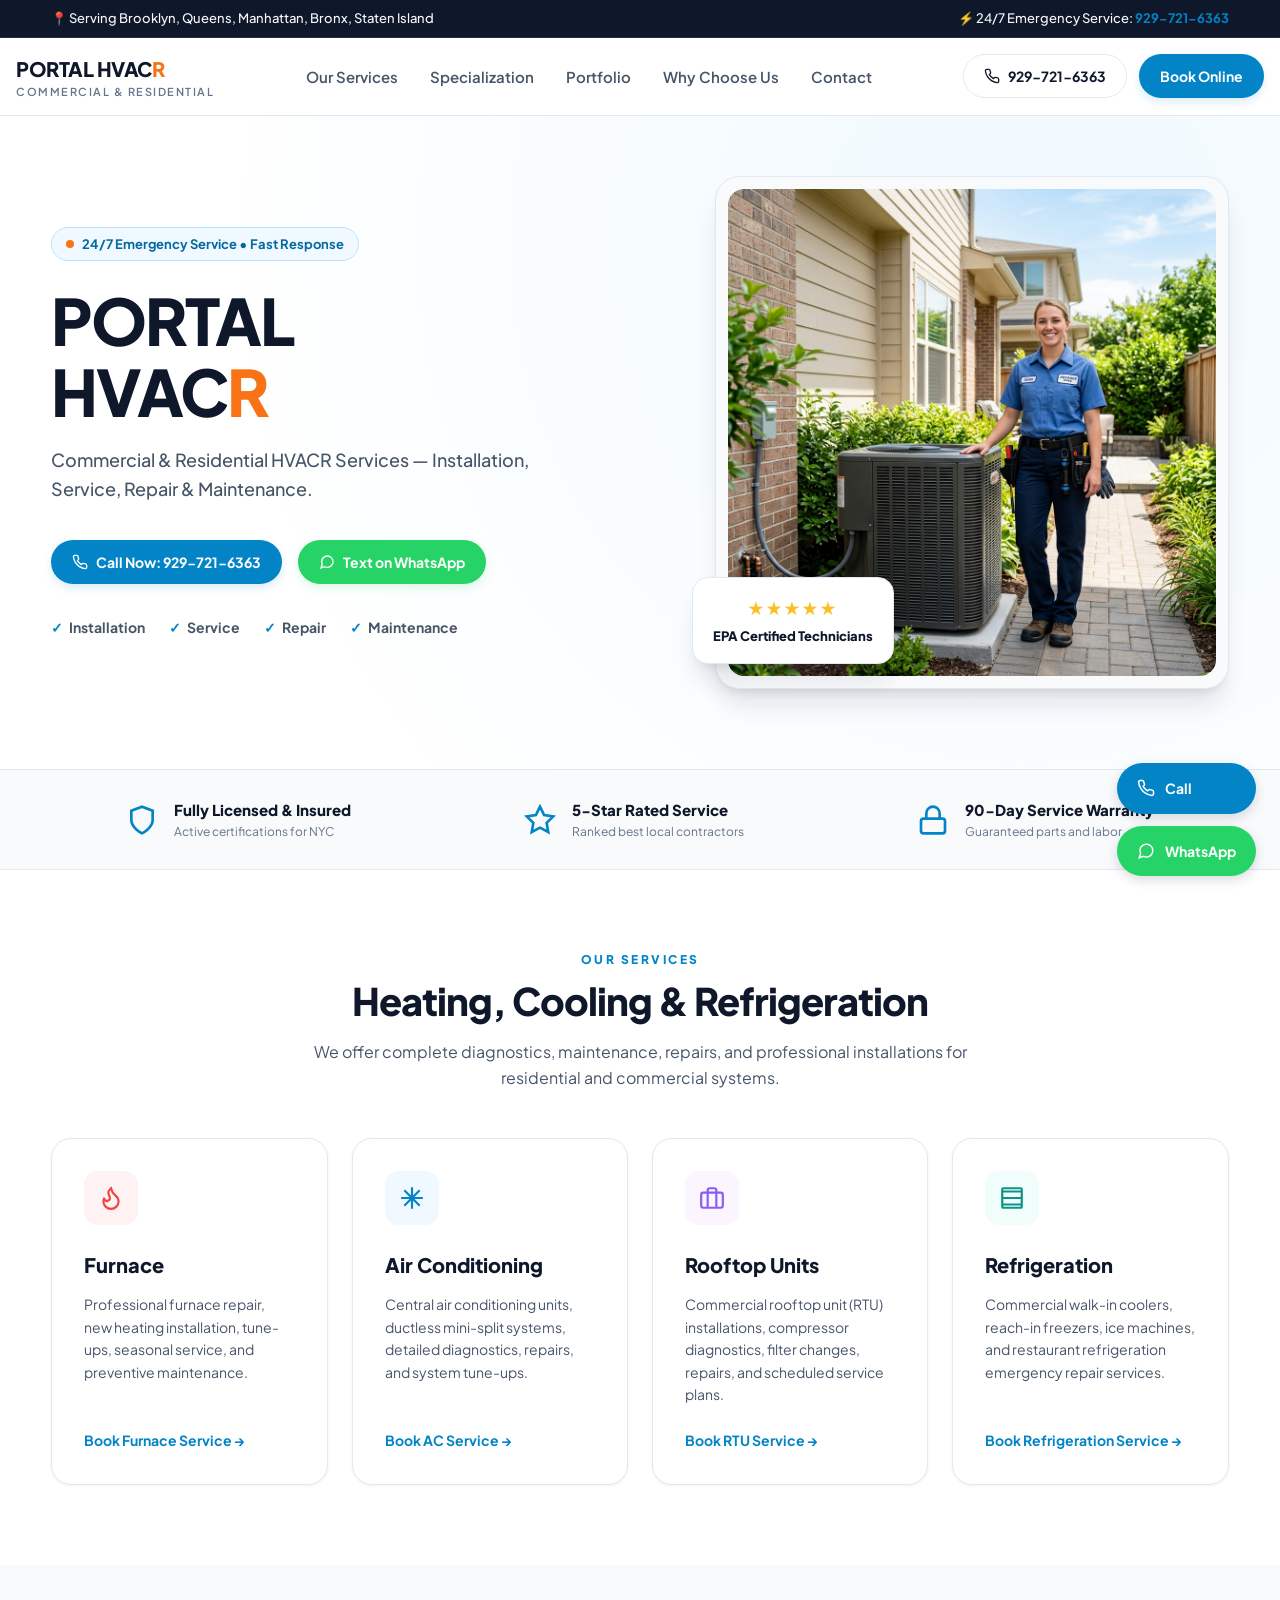
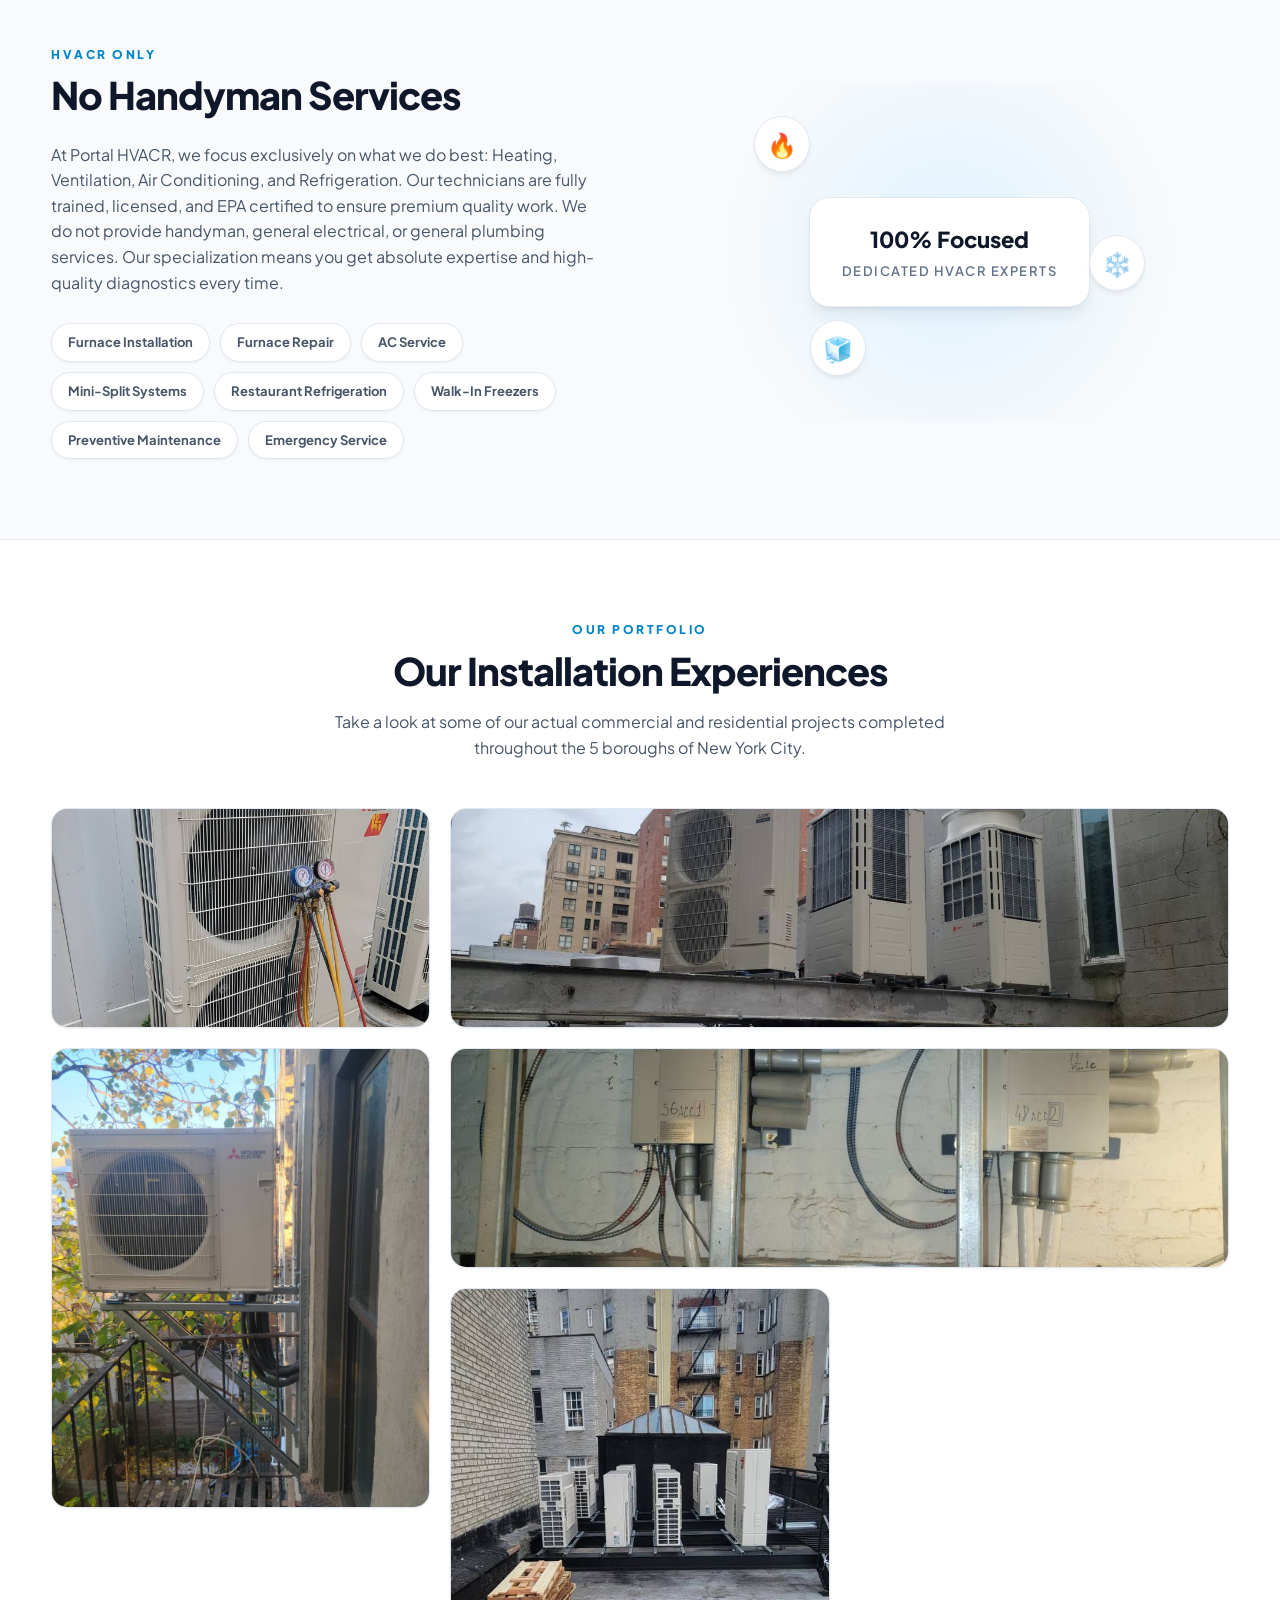
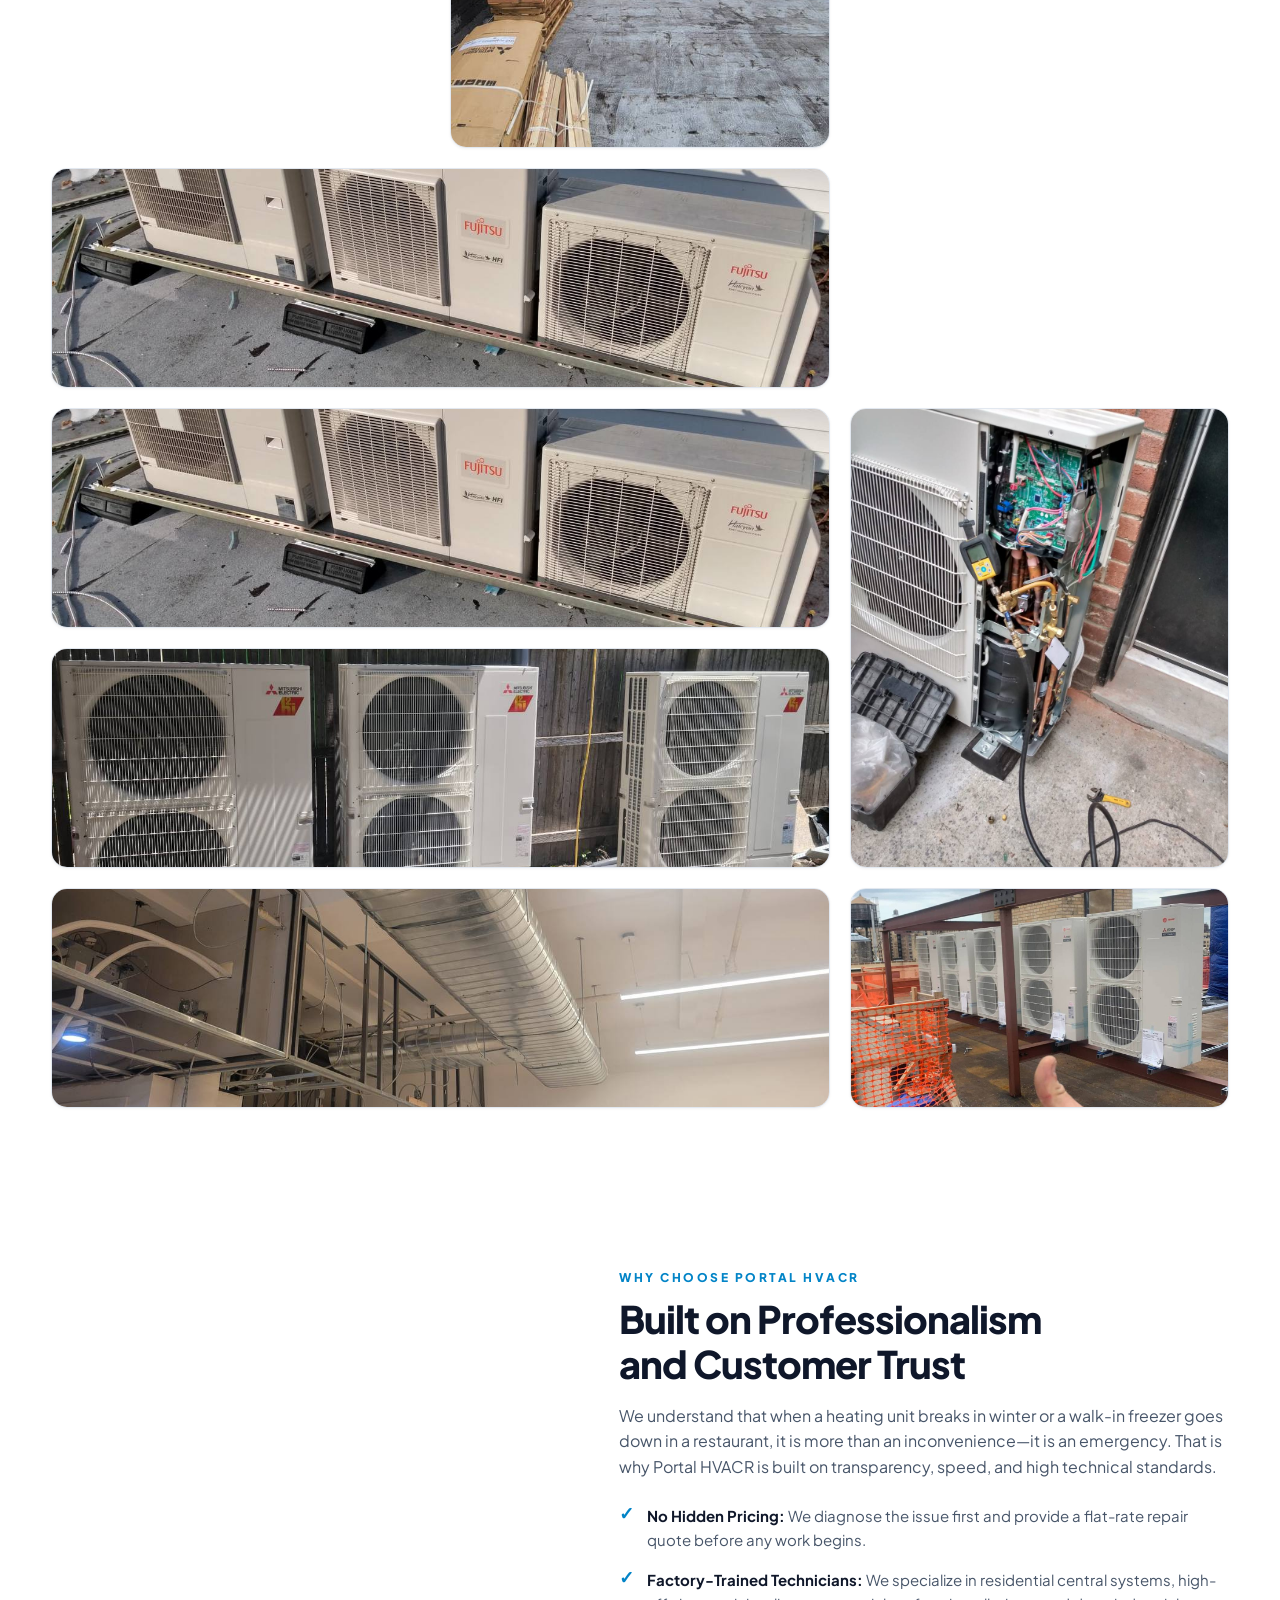
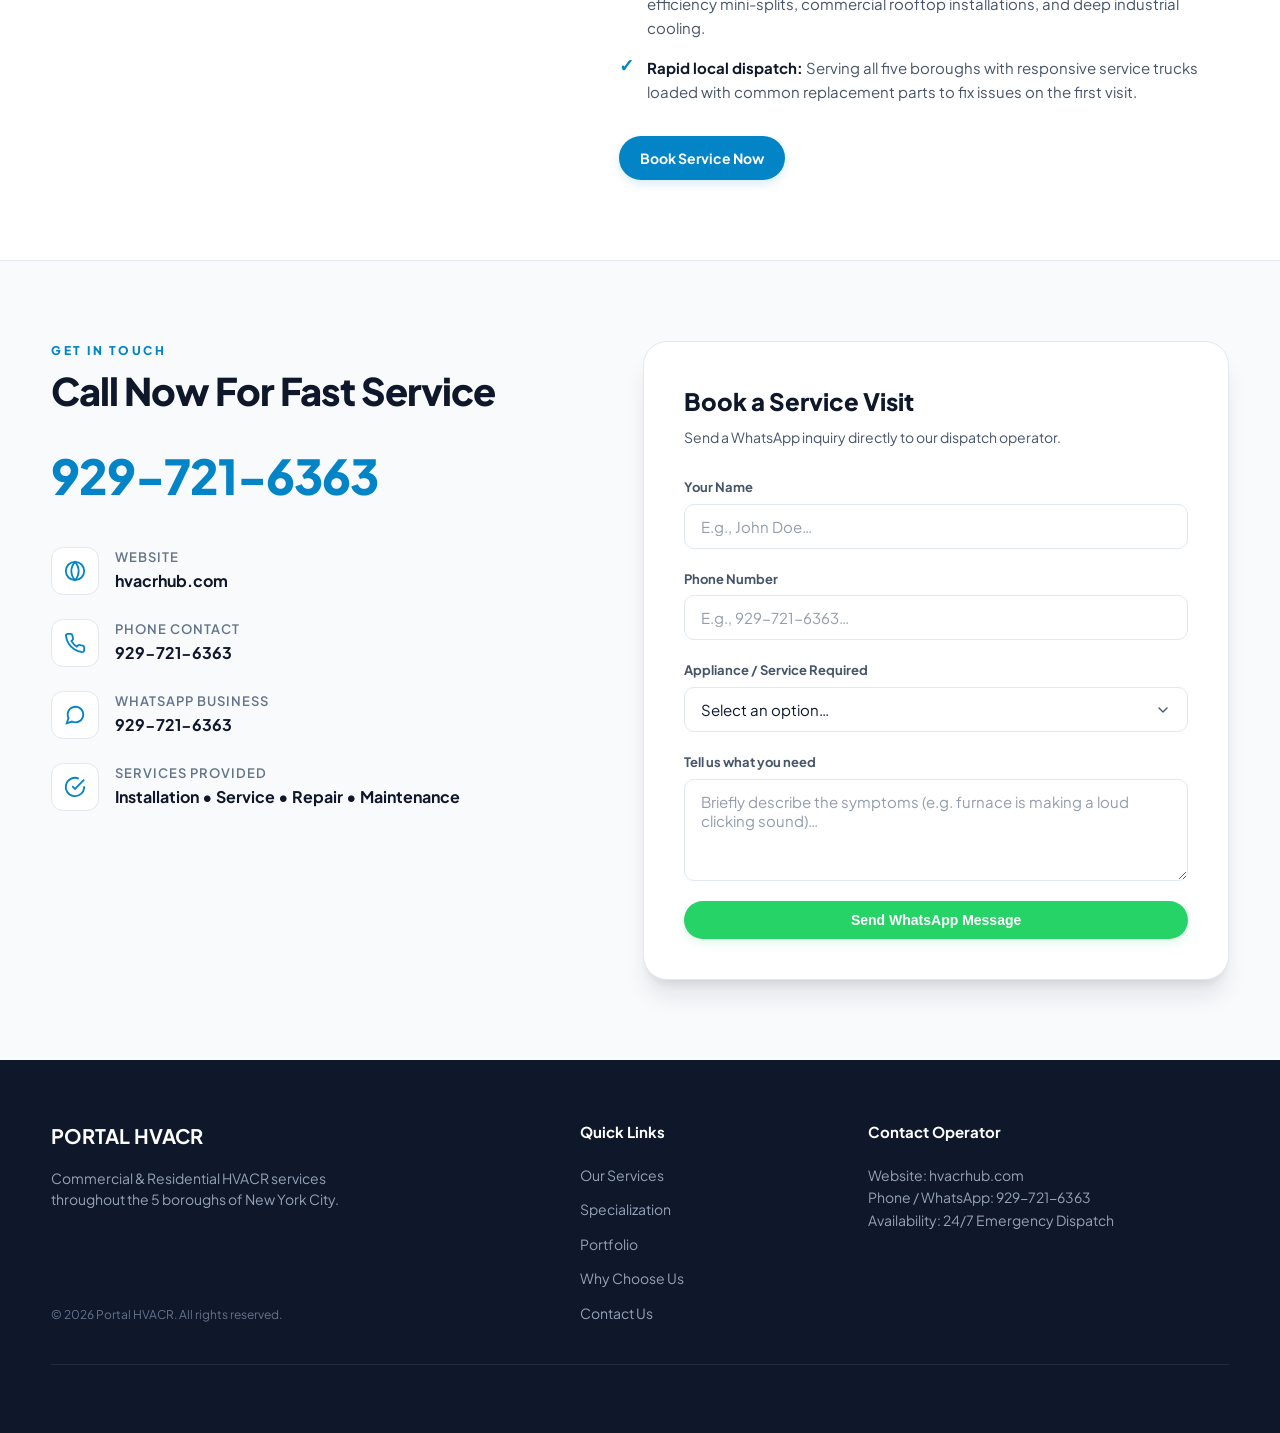
==== index.html @ f0c3d1f1 "bismillah" ====
<!DOCTYPE html>
<html lang="en">
<head>
  <meta charset="UTF-8" />
  <meta name="viewport" content="width=device-width, initial-scale=1.0" />
  <title>PORTAL HVACR | Commercial & Residential Heating, Cooling & Refrigeration Services in NYC</title>
  <meta name="description" content="Portal HVACR offers expert commercial and residential HVACR services in NYC. Furnace, AC, refrigeration, rooftop units, walk-in coolers. Fast 24/7 emergency repair, installation, and maintenance." />
  
  <!-- Preload fonts to avoid layout shift -->
  <link rel="preconnect" href="https://fonts.googleapis.com" />
  <link rel="preconnect" href="https://fonts.gstatic.com" crossorigin />
  <link href="https://fonts.googleapis.com/css2?family=Plus+Jakarta+Sans:wght@300;400;500;600;700;800&display=swap" rel="stylesheet" />
  
  <link rel="stylesheet" href="style.css" />
</head>
<body>

  <!-- Skip to main content link for keyboard accessibility -->
  <a href="#main-content" class="skip-link" id="skip-to-main">Skip to main content</a>

  <!-- Announcement Bar -->
  <div class="announcement-bar" id="announcement-bar">
    <div class="wrap announcement-wrap">
      <span>📍 Serving Brooklyn, Queens, Manhattan, Bronx, Staten Island</span>
      <span class="emergency-badge">⚡ 24/7 Emergency Service: <a href="tel:+19297216363">929-721-6363</a></span>
    </div>
  </div>

  <!-- Header -->
  <header class="header" id="main-header">
    <div class="wrap header-nav">
      <a href="#" class="brand" id="brand-logo" aria-label="Portal HVACR Home">
        <div class="brand-text">
          <span class="brand-name">PORTAL HVAC<span>R</span></span>
          <span class="brand-subtitle">Commercial & Residential</span>
        </div>
      </a>

      <!-- Navigation Menu -->
      <nav class="nav-menu" id="nav-menu" aria-label="Main Navigation">
        <ul class="nav-list">
          <li><a href="#services" class="nav-link" id="nav-services-link">Our Services</a></li>
          <li><a href="#specialization" class="nav-link" id="nav-specialization-link">Specialization</a></li>
          <li><a href="#portfolio" class="nav-link" id="nav-portfolio-link">Portfolio</a></li>
          <li><a href="#about" class="nav-link" id="nav-about-link">Why Choose Us</a></li>
          <li><a href="#contact" class="nav-link" id="nav-contact-link">Contact</a></li>
        </ul>
      </nav>

      <!-- Action Buttons -->
      <div class="header-actions">
        <a href="tel:+19297216363" class="btn outline phone-btn" id="header-phone-btn" aria-label="Call Portal HVACR at 929-721-6363">
          <svg class="btn-icon" viewBox="0 0 24 24" fill="none" stroke="currentColor" stroke-width="2" aria-hidden="true">
            <path d="M22 16.92v3a2 2 0 0 1-2.18 2 19.79 19.79 0 0 1-8.63-3.07 19.5 19.5 0 0 1-6-6 19.79 19.79 0 0 1-3.07-8.67A2 2 0 0 1 4.11 2h3a2 2 0 0 1 2 1.72 12.84 12.84 0 0 0 .7 2.81 2 2 0 0 1-.45 2.11L8.09 9.91a16 16 0 0 0 6 6l1.27-1.27a2 2 0 0 1 2.11-.45 12.84 12.84 0 0 0 2.81.7A2 2 0 0 1 22 16.92z" />
          </svg>
          <span>929-721-6363</span>
        </a>
        <a href="#contact" class="btn primary book-btn" id="header-book-btn">Book Online</a>
        
        <!-- Mobile Menu Toggle -->
        <button class="mobile-toggle" id="mobile-menu-toggle" aria-expanded="false" aria-controls="nav-menu" aria-label="Toggle Mobile Navigation">
          <svg class="menu-open-icon" viewBox="0 0 24 24" fill="none" stroke="currentColor" stroke-width="2" aria-hidden="true">
            <line x1="4" y1="12" x2="20" y2="12" />
            <line x1="4" y1="6" x2="20" y2="6" />
            <line x1="4" y1="18" x2="20" y2="18" />
          </svg>
        </button>
      </div>
    </div>
  </header>

  <main id="main-content">
    
    <!-- Hero Section -->
    <section class="hero" id="hero-section">
      <div class="wrap hero-container">
        <div class="hero-content">
          <div class="badge" id="hero-badge">
            <span class="badge-dot" aria-hidden="true"></span>
            <span>24/7 Emergency Service • Fast Response</span>
          </div>
          <h1 class="hero-title" id="hero-title">
            PORTAL <br>HVAC<span class="accent-text">R</span>
          </h1>
          <p class="hero-lead" id="hero-lead">
            Commercial & Residential HVACR Services — Installation, Service, Repair & Maintenance.
          </p>
          
          <div class="hero-ctas">
            <a href="tel:+19297216363" class="btn primary" id="hero-call-cta">
              <svg class="cta-icon" viewBox="0 0 24 24" fill="none" stroke="currentColor" stroke-width="2" aria-hidden="true">
                <path d="M22 16.92v3a2 2 0 0 1-2.18 2 19.79 19.79 0 0 1-8.63-3.07 19.5 19.5 0 0 1-6-6 19.79 19.79 0 0 1-3.07-8.67A2 2 0 0 1 4.11 2h3a2 2 0 0 1 2 1.72 12.84 12.84 0 0 0 .7 2.81 2 2 0 0 1-.45 2.11L8.09 9.91a16 16 0 0 0 6 6l1.27-1.27a2 2 0 0 1 2.11-.45 12.84 12.84 0 0 0 2.81.7A2 2 0 0 1 22 16.92z" />
              </svg>
              <span>Call Now: 929-721-6363</span>
            </a>
            <a href="https://wa.me/19297216363?text=Hello%20PORTAL%20HVACR%2C%20I%20need%20HVACR%20service" target="_blank" rel="noopener" class="btn success" id="hero-whatsapp-cta">
              <svg class="cta-icon" viewBox="0 0 24 24" fill="none" stroke="currentColor" stroke-width="2" aria-hidden="true">
                <path d="M21 11.5a8.38 8.38 0 0 1-.9 3.8 8.5 8.5 0 0 1-7.6 4.7 8.38 8.38 0 0 1-3.8-.9L3 21l1.9-5.7a8.38 8.38 0 0 1-.9-3.8 8.5 8.5 0 0 1 4.7-7.6 8.38 8.38 0 0 1 3.8-.9h.5a8.48 8.48 0 0 1 8 8v.5z" />
              </svg>
              <span>Text on WhatsApp</span>
            </a>
          </div>

          <!-- Highlight items in Hero -->
          <div class="hero-highlights" id="hero-highlights-list">
            <div class="highlight-item"><span class="highlight-check" aria-hidden="true">✓</span> Installation</div>
            <div class="highlight-item"><span class="highlight-check" aria-hidden="true">✓</span> Service</div>
            <div class="highlight-item"><span class="highlight-check" aria-hidden="true">✓</span> Repair</div>
            <div class="highlight-item"><span class="highlight-check" aria-hidden="true">✓</span> Maintenance</div>
          </div>
        </div>

        <div class="hero-visual">
          <div class="image-wrapper" id="hero-image-wrapper">
            <img src="hvac_technician_hero.png" width="800" height="800" alt="Friendly local Portal HVACR technician in clean uniform standing next to outdoor AC unit" class="hero-img" fetchpriority="high" />
            <div class="trust-floating-card" id="floating-badge-card">
              <div class="floating-stars">★★★★★</div>
              <div class="floating-text">EPA Certified Technicians</div>
            </div>
          </div>
        </div>
      </div>
    </section>

    <!-- Trust Seals Bar -->
    <section class="trust-bar" id="trust-bar-section">
      <div class="wrap trust-bar-wrap">
        <div class="trust-seal-item">
          <svg class="seal-icon" viewBox="0 0 24 24" fill="none" stroke="currentColor" stroke-width="2" aria-hidden="true">
            <path d="M12 22s8-4 8-10V5l-8-3-8 3v7c0 6 8 10 8 10z" />
          </svg>
          <div class="seal-text">
            <strong>Fully Licensed &amp; Insured</strong>
            <span>Active certifications for NYC</span>
          </div>
        </div>
        <div class="trust-seal-item">
          <svg class="seal-icon" viewBox="0 0 24 24" fill="none" stroke="currentColor" stroke-width="2" aria-hidden="true">
            <polygon points="12 2 15.09 8.26 22 9.27 17 14.14 18.18 21.02 12 17.77 5.82 21.02 7 14.14 2 9.27 8.91 8.26 12 2" />
          </svg>
          <div class="seal-text">
            <strong>5-Star Rated Service</strong>
            <span>Ranked best local contractors</span>
          </div>
        </div>
        <div class="trust-seal-item">
          <svg class="seal-icon" viewBox="0 0 24 24" fill="none" stroke="currentColor" stroke-width="2" aria-hidden="true">
            <rect x="3" y="11" width="18" height="11" rx="2" ry="2" />
            <path d="M7 11V7a5 5 0 0 1 10 0v4" />
          </svg>
          <div class="seal-text">
            <strong>90-Day Service Warranty</strong>
            <span>Guaranteed parts and labor</span>
          </div>
        </div>
      </div>
    </section>

    <!-- Services Section -->
    <section class="services-section" id="services">
      <div class="wrap">
        <div class="section-title-wrapper" id="services-header">
          <span class="section-subtitle">OUR SERVICES</span>
          <h2 class="section-title">Heating, Cooling &amp; Refrigeration</h2>
          <p class="section-desc">We offer complete diagnostics, maintenance, repairs, and professional installations for residential and commercial systems.</p>
        </div>

        <div class="services-grid" id="services-cards-grid">
          
          <!-- Card 1: Furnace -->
          <article class="service-card" id="service-card-furnace">
            <div class="service-icon-box card-red">
              <svg class="service-icon" viewBox="0 0 24 24" fill="none" stroke="currentColor" stroke-width="2" aria-hidden="true">
                <path d="M8.5 14.5A2.5 2.5 0 0 0 11 12c0-1.38-.5-2-1-3-1.072-2.143-.224-4.054 2-6 .5 2.5 2 4.9 4 6.5 2 1.6 3 3.5 3 5.5a7 7 0 1 1-14 0c0-1.153.433-2.294 1-3a2.5 2.5 0 0 0 2.5 3z" />
              </svg>
            </div>
            <h3 class="service-card-title">Furnace</h3>
            <p class="service-card-text">Professional furnace repair, new heating installation, tune-ups, seasonal service, and preventive maintenance.</p>
            <a href="#contact" class="service-card-link" id="link-service-furnace" aria-label="Book Furnace Service">Book Furnace Service &rarr;</a>
          </article>

          <!-- Card 2: AC -->
          <article class="service-card" id="service-card-ac">
            <div class="service-icon-box card-blue">
              <svg class="service-icon" viewBox="0 0 24 24" fill="none" stroke="currentColor" stroke-width="2" aria-hidden="true">
                <path d="M12 2v20M4.93 4.93l14.14 14.14M2 12h20M4.93 19.07l14.14-14.14" />
              </svg>
            </div>
            <h3 class="service-card-title">Air Conditioning</h3>
            <p class="service-card-text">Central air conditioning units, ductless mini-split systems, detailed diagnostics, repairs, and system tune-ups.</p>
            <a href="#contact" class="service-card-link" id="link-service-ac" aria-label="Book Air Conditioning Service">Book AC Service &rarr;</a>
          </article>

          <!-- Card 3: Rooftop Units -->
          <article class="service-card" id="service-card-rtu">
            <div class="service-icon-box card-purple">
              <svg class="service-icon" viewBox="0 0 24 24" fill="none" stroke="currentColor" stroke-width="2" aria-hidden="true">
                <rect x="2" y="7" width="20" height="14" rx="2" ry="2" />
                <path d="M16 21V5a2 2 0 0 0-2-2h-4a2 2 0 0 0-2 2v16" />
              </svg>
            </div>
            <h3 class="service-card-title">Rooftop Units</h3>
            <p class="service-card-text">Commercial rooftop unit (RTU) installations, compressor diagnostics, filter changes, repairs, and scheduled service plans.</p>
            <a href="#contact" class="service-card-link" id="link-service-rtu" aria-label="Book Rooftop Unit Service">Book RTU Service &rarr;</a>
          </article>

          <!-- Card 4: Refrigeration -->
          <article class="service-card" id="service-card-refrigeration">
            <div class="service-icon-box card-teal">
              <svg class="service-icon" viewBox="0 0 24 24" fill="none" stroke="currentColor" stroke-width="2" aria-hidden="true">
                <path d="M3 6h18M3 12h18M3 18h18M4 3h16a1 1 0 0 1 1 1v16a1 1 0 0 1-1 1H4a1 1 0 0 1-1-1V4a1 1 0 0 1 1-1z" />
              </svg>
            </div>
            <h3 class="service-card-title">Refrigeration</h3>
            <p class="service-card-text">Commercial walk-in coolers, reach-in freezers, ice machines, and restaurant refrigeration emergency repair services.</p>
            <a href="#contact" class="service-card-link" id="link-service-refrigeration" aria-label="Book Commercial Refrigeration Service">Book Refrigeration Service &rarr;</a>
          </article>

        </div>
      </div>
    </section>

    <!-- HVACR Only / Specialization Section -->
    <section class="specialization-section" id="specialization">
      <div class="wrap specialization-container">
        <div class="specialization-content">
          <div class="section-title-wrapper" style="text-align: left; margin-bottom: 24px;">
            <span class="section-subtitle">HVACR ONLY</span>
            <h2 class="section-title">No Handyman Services</h2>
          </div>
          <p class="specialization-paragraph" id="specialization-info-text">
            At Portal HVACR, we focus exclusively on what we do best: Heating, Ventilation, Air Conditioning, and Refrigeration. Our technicians are fully trained, licensed, and EPA certified to ensure premium quality work. We do not provide handyman, general electrical, or general plumbing services. Our specialization means you get absolute expertise and high-quality diagnostics every time.
          </p>
          <div class="badge-list" id="specialization-pills-list">
            <span class="pill-badge">Furnace Installation</span>
            <span class="pill-badge">Furnace Repair</span>
            <span class="pill-badge">AC Service</span>
            <span class="pill-badge">Mini-Split Systems</span>
            <span class="pill-badge">Restaurant Refrigeration</span>
            <span class="pill-badge">Walk-In Freezers</span>
            <span class="pill-badge">Preventive Maintenance</span>
            <span class="pill-badge">Emergency Service</span>
          </div>
        </div>
        <div class="specialization-graphic" aria-hidden="true">
          <div class="icon-bubble" style="top: 10%; left: 15%;">🔥</div>
          <div class="icon-bubble" style="top: 45%; left: 75%;">❄️</div>
          <div class="icon-bubble" style="top: 70%; left: 25%;">🧊</div>
          <div class="specialization-center-card">
            <strong>100% Focused</strong>
            <span>Dedicated HVACR Experts</span>
          </div>
        </div>
      </div>
    </section>

    <!-- Portfolio Section -->
    <section class="portfolio-section" id="portfolio">
      <div class="wrap">
        <div class="section-title-wrapper" id="portfolio-header">
          <span class="section-subtitle">OUR PORTFOLIO</span>
          <h2 class="section-title">Our Installation Experiences</h2>
          <p class="section-desc">Take a look at some of our actual commercial and residential projects completed throughout the 5 boroughs of New York City.</p>
        </div>

        <div class="portfolio-grid" id="portfolio-bento-grid">
          
          <!-- Item 1: Square -->
          <div class="portfolio-item grid-square" id="portfolio-item-1">
            <img src="assets/photo_2026-06-16 22.15.46.jpeg" alt="Dual-Zone Condenser Setup" loading="lazy" />
            <div class="portfolio-overlay">
              <span class="portfolio-category">Cooling</span>
              <h4 class="portfolio-item-title">Dual-Zone Condenser Setup</h4>
            </div>
          </div>

          <!-- Item 2: Landscape -->
          <div class="portfolio-item grid-landscape" id="portfolio-item-2">
            <img src="assets/photo_2026-06-16 22.15.50.jpeg" alt="Commercial Ductwork Installation" loading="lazy" />
            <div class="portfolio-overlay">
              <span class="portfolio-category">Heating &amp; Air</span>
              <h4 class="portfolio-item-title">Commercial Ductwork Installation</h4>
            </div>
          </div>

          <!-- Item 3: Portrait -->
          <div class="portfolio-item grid-portrait" id="portfolio-item-3">
            <img src="assets/photo_2026-06-16 22.16.04.jpeg" alt="Ductless Mini-Split Alignment" loading="lazy" />
            <div class="portfolio-overlay">
              <span class="portfolio-category">Mini-Split</span>
              <h4 class="portfolio-item-title">Ductless Mini-Split Alignment</h4>
            </div>
          </div>

          <!-- Item 4: Landscape -->
          <div class="portfolio-item grid-landscape" id="portfolio-item-4">
            <img src="assets/photo_2026-06-16 22.16.07.jpeg" alt="High-Efficiency Gas Furnace" loading="lazy" />
            <div class="portfolio-overlay">
              <span class="portfolio-category">Heating</span>
              <h4 class="portfolio-item-title">High-Efficiency Gas Furnace</h4>
            </div>
          </div>

          <!-- Item 5: Tall -->
          <div class="portfolio-item grid-tall" id="portfolio-item-5">
            <img src="assets/photo_2026-06-16 22.16.09.jpeg" alt="Vertical Rooftop Vent Piping" loading="lazy" />
            <div class="portfolio-overlay">
              <span class="portfolio-category">Venting</span>
              <h4 class="portfolio-item-title">Vertical Rooftop Vent Piping</h4>
            </div>
          </div>

          <!-- Item 6: Landscape -->
          <div class="portfolio-item grid-landscape" id="portfolio-item-6">
            <img src="assets/photo_2026-06-16 22.16.11.jpeg" alt="Walk-In Cooler Evaporator" loading="lazy" />
            <div class="portfolio-overlay">
              <span class="portfolio-category">Refrigeration</span>
              <h4 class="portfolio-item-title">Walk-In Cooler Evaporator</h4>
            </div>
          </div>

          <!-- Item 7: Landscape -->
          <div class="portfolio-item grid-landscape" id="portfolio-item-7">
            <img src="assets/photo_2026-06-16 22.16.12.jpeg" alt="Condenser Line Insulation" loading="lazy" />
            <div class="portfolio-overlay">
              <span class="portfolio-category">Maintenance</span>
              <h4 class="portfolio-item-title">Condenser Line Insulation</h4>
            </div>
          </div>

          <!-- Item 8: Portrait -->
          <div class="portfolio-item grid-portrait" id="portfolio-item-8">
            <img src="assets/photo_2026-06-16 22.16.15.jpeg" alt="Basement Furnace Piping" loading="lazy" />
            <div class="portfolio-overlay">
              <span class="portfolio-category">Heating</span>
              <h4 class="portfolio-item-title">Basement Furnace Piping</h4>
            </div>
          </div>

          <!-- Item 9: Landscape -->
          <div class="portfolio-item grid-landscape" id="portfolio-item-9">
            <img src="assets/photo_2026-06-16 22.16.17.jpeg" alt="Multi-Zone Heat Pump Installation" loading="lazy" />
            <div class="portfolio-overlay">
              <span class="portfolio-category">Heat Pump</span>
              <h4 class="portfolio-item-title">Multi-Zone Heat Pump Installation</h4>
            </div>
          </div>

          <!-- Item 10: Wide -->
          <div class="portfolio-item grid-wide" id="portfolio-item-10">
            <img src="assets/photo_2026-06-16 22.16.19.jpeg" alt="Commercial Rooftop Unit (RTU)" loading="lazy" />
            <div class="portfolio-overlay">
              <span class="portfolio-category">Commercial HVAC</span>
              <h4 class="portfolio-item-title">Commercial Rooftop Unit (RTU)</h4>
            </div>
          </div>

          <!-- Item 11: Square -->
          <div class="portfolio-item grid-square" id="portfolio-item-11">
            <img src="assets/photo_2026-06-16 22.16.31.jpeg" alt="Restaurant Ice Machine Service" loading="lazy" />
            <div class="portfolio-overlay">
              <span class="portfolio-category">Refrigeration</span>
              <h4 class="portfolio-item-title">Restaurant Ice Machine Service</h4>
            </div>
          </div>

        </div>
      </div>
    </section>

    <!-- About Section -->
    <section class="about-section" id="about">
      <div class="wrap about-container">
        <div class="about-visual" aria-hidden="true">
          <div class="stats-grid">
            <div class="stat-card">
              <div class="stat-num">24/7</div>
              <div class="stat-label">Emergency Dispatch</div>
            </div>
            <div class="stat-card">
              <div class="stat-num">100%</div>
              <div class="stat-label">EPA Certified Staff</div>
            </div>
            <div class="stat-card">
              <div class="stat-num">5.0</div>
              <div class="stat-label">Google Star Rating</div>
            </div>
            <div class="stat-card">
              <div class="stat-num">NYC</div>
              <div class="stat-label">Locally Owned &amp; Run</div>
            </div>
          </div>
        </div>

        <div class="about-content">
          <span class="section-subtitle">WHY CHOOSE PORTAL HVACR</span>
          <h2 class="section-title">Built on Professionalism and Customer Trust</h2>
          <p class="about-text">
            We understand that when a heating unit breaks in winter or a walk-in freezer goes down in a restaurant, it is more than an inconvenience—it is an emergency. That is why Portal HVACR is built on transparency, speed, and high technical standards. 
          </p>
          <ul class="about-list">
            <li>
              <strong>No Hidden Pricing:</strong> We diagnose the issue first and provide a flat-rate repair quote before any work begins.
            </li>
            <li>
              <strong>Factory-Trained Technicians:</strong> We specialize in residential central systems, high-efficiency mini-splits, commercial rooftop installations, and deep industrial cooling.
            </li>
            <li>
              <strong>Rapid local dispatch:</strong> Serving all five boroughs with responsive service trucks loaded with common replacement parts to fix issues on the first visit.
            </li>
          </ul>
          <a href="#contact" class="btn primary" id="about-section-cta">Book Service Now</a>
        </div>
      </div>
    </section>

    <!-- Contact & Booking Section -->
    <section class="contact-section" id="contact">
      <div class="wrap contact-container">
        <div class="contact-info-panel">
          <span class="section-subtitle">GET IN TOUCH</span>
          <h2 class="section-title" style="text-align: left; margin-bottom: 24px;">Call Now For Fast Service</h2>
          <div class="phone-display" id="contact-phone-display">929-721-6363</div>
          
          <ul class="contact-info-list" id="contact-details-list">
            <li>
              <div class="contact-icon-wrapper">
                <svg viewBox="0 0 24 24" fill="none" stroke="currentColor" stroke-width="2" aria-hidden="true"><circle cx="12" cy="12" r="10" /><path d="M12 2a15.3 15.3 0 0 1 4 10 15.3 15.3 0 0 1-4 10 15.3 15.3 0 0 1-4-10 15.3 15.3 0 0 1 4-10z" /></svg>
              </div>
              <div class="contact-detail-text">
                <strong>Website</strong>
                <span>hvacrhub.com</span>
              </div>
            </li>
            <li>
              <div class="contact-icon-wrapper">
                <svg viewBox="0 0 24 24" fill="none" stroke="currentColor" stroke-width="2" aria-hidden="true"><path d="M22 16.92v3a2 2 0 0 1-2.18 2 19.79 19.79 0 0 1-8.63-3.07 19.5 19.5 0 0 1-6-6 19.79 19.79 0 0 1-3.07-8.67A2 2 0 0 1 4.11 2h3a2 2 0 0 1 2 1.72 12.84 12.84 0 0 0 .7 2.81 2 2 0 0 1-.45 2.11L8.09 9.91a16 16 0 0 0 6 6l1.27-1.27a2 2 0 0 1 2.11-.45 12.84 12.84 0 0 0 2.81.7A2 2 0 0 1 22 16.92z" /></svg>
              </div>
              <div class="contact-detail-text">
                <strong>Phone Contact</strong>
                <span><a href="tel:+19297216363" id="link-phone-contact">929-721-6363</a></span>
              </div>
            </li>
            <li>
              <div class="contact-icon-wrapper">
                <svg viewBox="0 0 24 24" fill="none" stroke="currentColor" stroke-width="2" aria-hidden="true"><path d="M21 11.5a8.38 8.38 0 0 1-.9 3.8 8.5 8.5 0 0 1-7.6 4.7 8.38 8.38 0 0 1-3.8-.9L3 21l1.9-5.7a8.38 8.38 0 0 1-.9-3.8 8.5 8.5 0 0 1 4.7-7.6 8.38 8.38 0 0 1 3.8-.9h.5a8.48 8.48 0 0 1 8 8v.5z" /></svg>
              </div>
              <div class="contact-detail-text">
                <strong>WhatsApp Business</strong>
                <span><a href="https://wa.me/19297216363" target="_blank" rel="noopener" id="link-whatsapp-contact">929-721-6363</a></span>
              </div>
            </li>
            <li>
              <div class="contact-icon-wrapper">
                <svg viewBox="0 0 24 24" fill="none" stroke="currentColor" stroke-width="2" aria-hidden="true"><path d="M22 11.08V12a10 10 0 1 1-5.93-9.14" /><polyline points="22 4 12 14.01 9 11.01" /></svg>
              </div>
              <div class="contact-detail-text">
                <strong>Services Provided</strong>
                <span>Installation • Service • Repair • Maintenance</span>
              </div>
            </li>
          </ul>
        </div>

        <div class="booking-card" id="booking-form-card">
          <h3 class="booking-title">Book a Service Visit</h3>
          <p class="booking-subtitle">Send a WhatsApp inquiry directly to our dispatch operator.</p>
          
          <form class="booking-form" id="whatsapp-booking-form" novalidate>
            <div class="form-group">
              <label for="input-name" class="form-label">Your Name</label>
              <input type="text" id="input-name" name="name" class="form-control" placeholder="E.g., John Doe…" autocomplete="name" required />
              <span class="error-msg" id="error-name" aria-live="polite"></span>
            </div>
            
            <div class="form-group">
              <label for="input-phone" class="form-label">Phone Number</label>
              <input type="tel" id="input-phone" name="phone" class="form-control" placeholder="E.g., 929-721-6363…" autocomplete="tel" required />
              <span class="error-msg" id="error-phone" aria-live="polite"></span>
            </div>

            <div class="form-group">
              <label for="select-service" class="form-label">Appliance / Service Required</label>
              <select id="select-service" name="service" class="form-control" required>
                <option value="" disabled selected>Select an option…</option>
                <option value="Furnace Repair">Furnace Repair &amp; Service</option>
                <option value="AC Installation">AC Installation / Replacement</option>
                <option value="AC Repair">AC Repair &amp; Diagnostics</option>
                <option value="Rooftop Unit">Commercial Rooftop Unit (RTU)</option>
                <option value="Commercial Refrigeration">Walk-In Cooler / Freezer</option>
                <option value="Preventative Maintenance">Preventative Maintenance</option>
              </select>
              <span class="error-msg" id="error-service" aria-live="polite"></span>
            </div>

            <div class="form-group">
              <label for="textarea-needs" class="form-label">Tell us what you need</label>
              <textarea id="textarea-needs" name="needs" class="form-control" rows="4" placeholder="Briefly describe the symptoms (e.g. furnace is making a loud clicking sound)…" required></textarea>
              <span class="error-msg" id="error-needs" aria-live="polite"></span>
            </div>

            <button type="submit" class="btn success btn-full" id="booking-submit-btn">
              <span class="btn-text">Send WhatsApp Message</span>
              <span class="spinner" id="btn-spinner" aria-hidden="true"></span>
            </button>
          </form>
        </div>
      </div>
    </section>

  </main>

  <!-- Footer -->
  <footer class="footer" id="main-footer">
    <div class="wrap footer-grid">
      <div class="footer-brand-column">
        <div class="footer-logo">
          <strong>PORTAL HVACR</strong>
        </div>
        <p class="footer-tagline">Commercial &amp; Residential HVACR services throughout the 5 boroughs of New York City.</p>
        <span class="copyright">&copy; 2026 Portal HVACR. All rights reserved.</span>
      </div>

      <div class="footer-links-column">
        <h4 class="footer-title">Quick Links</h4>
        <ul class="footer-links-list">
          <li><a href="#services">Our Services</a></li>
          <li><a href="#specialization">Specialization</a></li>
          <li><a href="#portfolio">Portfolio</a></li>
          <li><a href="#about">Why Choose Us</a></li>
          <li><a href="#contact">Contact Us</a></li>
        </ul>
      </div>

      <div class="footer-contact-column">
        <h4 class="footer-title">Contact Operator</h4>
        <p class="footer-contact-text">
          Website: hvacrhub.com<br />
          Phone / WhatsApp: <a href="tel:+19297216363">929-721-6363</a><br />
          Availability: 24/7 Emergency Dispatch
        </p>
      </div>
    </div>
  </footer>

  <!-- Floating Call/WhatsApp Shortcuts -->
  <div class="floating-shortcuts" id="floating-shortcuts-container">
    <a class="shortcut-btn shortcut-call" href="tel:+19297216363" id="floating-call-shortcut" aria-label="Call Operator Now">
      <svg class="shortcut-icon" viewBox="0 0 24 24" fill="none" stroke="currentColor" stroke-width="2" aria-hidden="true">
        <path d="M22 16.92v3a2 2 0 0 1-2.18 2 19.79 19.79 0 0 1-8.63-3.07 19.5 19.5 0 0 1-6-6 19.79 19.79 0 0 1-3.07-8.67A2 2 0 0 1 4.11 2h3a2 2 0 0 1 2 1.72 12.84 12.84 0 0 0 .7 2.81 2 2 0 0 1-.45 2.11L8.09 9.91a16 16 0 0 0 6 6l1.27-1.27a2 2 0 0 1 2.11-.45 12.84 12.84 0 0 0 2.81.7A2 2 0 0 1 22 16.92z" />
      </svg>
      <span>Call</span>
    </a>
    <a class="shortcut-btn shortcut-wa" href="https://wa.me/19297216363?text=Hello%20PORTAL%20HVACR%2C%20I%20need%20service" target="_blank" rel="noopener" id="floating-wa-shortcut" aria-label="Message Operator via WhatsApp">
      <svg class="shortcut-icon" viewBox="0 0 24 24" fill="none" stroke="currentColor" stroke-width="2" aria-hidden="true">
        <path d="M21 11.5a8.38 8.38 0 0 1-.9 3.8 8.5 8.5 0 0 1-7.6 4.7 8.38 8.38 0 0 1-3.8-.9L3 21l1.9-5.7a8.38 8.38 0 0 1-.9-3.8 8.5 8.5 0 0 1 4.7-7.6 8.38 8.38 0 0 1 3.8-.9h.5a8.48 8.48 0 0 1 8 8v.5z" />
      </svg>
      <span>WhatsApp</span>
    </a>
  </div>

  <script src="script.js"></script>
</body>
</html>
---- style.css ----
/* Style sheet for Portal HVACR Website */

/* --- CSS Variables & Design Tokens --- */
:root {
  /* Colors */
  --bg-primary: #ffffff;
  --bg-secondary: #f8fafc; /* Soft off-white */
  --bg-card: #ffffff;
  --text-main: #0f172a; /* Slate 900 (High contrast) */
  --text-muted: #475569; /* Slate 600 */
  --text-light: #64748b; /* Slate 500 */
  --primary-accent: #0284c7; /* Professional Sky Blue */
  --primary-hover: #0369a1;
  --whatsapp-green: #25d366;
  --whatsapp-hover: #128c7e;
  --accent-orange: #f97316;
  --accent-orange-hover: #ea580c;
  --border-color: #e2e8f0; /* Slate 200 */
  --error-color: #ef4444;

  /* Card Colors */
  --icon-bg-red: #fef2f2;
  --icon-stroke-red: #ef4444;
  --icon-bg-blue: #f0f9ff;
  --icon-stroke-blue: #0284c7;
  --icon-bg-purple: #faf5ff;
  --icon-stroke-purple: #8b5cf6;
  --icon-bg-teal: #f0fdfa;
  --icon-stroke-teal: #0d9488;

  /* Typography */
  --font-family: 'Plus Jakarta Sans', -apple-system, BlinkMacSystemFont, 'Segoe UI', Roboto, Helvetica, Arial, sans-serif;

  /* Spacing */
  --container-width: 1200px;
  --header-height: 78px;

  /* Shadows */
  --shadow-sm: 0 1px 3px rgba(15, 23, 42, 0.05);
  --shadow-md: 0 4px 6px -1px rgba(15, 23, 42, 0.06), 0 2px 4px -2px rgba(15, 23, 42, 0.06);
  --shadow-lg: 0 10px 15px -3px rgba(15, 23, 42, 0.08), 0 4px 6px -4px rgba(15, 23, 42, 0.08);
  --shadow-xl: 0 20px 25px -5px rgba(15, 23, 42, 0.1), 0 8px 10px -6px rgba(15, 23, 42, 0.1);

  /* Transitions */
  --transition-fast: 150ms cubic-bezier(0.4, 0, 0.2, 1);
  --transition-normal: 250ms cubic-bezier(0.4, 0, 0.2, 1);
}

/* --- Base Resets & Layout --- */
* {
  box-sizing: border-box;
  margin: 0;
  padding: 0;
}

html {
  scroll-behavior: smooth;
  scroll-padding-top: var(--header-height);
}

body {
  font-family: var(--font-family);
  background-color: var(--bg-primary);
  color: var(--text-main);
  line-height: 1.6;
  -webkit-font-smoothing: antialiased;
  -moz-osx-font-smoothing: grayscale;
}

a {
  color: inherit;
  text-decoration: none;
  transition: color var(--transition-fast);
}

/* --- Helper Classes --- */
.wrap {
  width: min(var(--container-width), 92%);
  margin-inline: auto;
}

/* Skip link styling for keyboard access */
.skip-link {
  position: absolute;
  top: -80px;
  left: 20px;
  background: var(--text-main);
  color: var(--bg-primary);
  padding: 12px 24px;
  border-radius: 8px;
  z-index: 100;
  font-weight: 600;
  transition: top var(--transition-fast);
}

.skip-link:focus-visible {
  top: 20px;
  outline: 3px solid var(--primary-accent);
}

/* --- Announcement Bar --- */
.announcement-bar {
  background: var(--text-main);
  color: var(--bg-secondary);
  font-size: 13px;
  font-weight: 500;
  padding-block: 8px;
  border-bottom: 1px solid rgba(255, 255, 255, 0.1);
}

.announcement-wrap {
  display: flex;
  justify-content: space-between;
  align-items: center;
  flex-wrap: wrap;
  gap: 8px;
}

.emergency-badge a {
  color: var(--primary-accent);
  font-weight: 700;
}

.emergency-badge a:hover {
  text-decoration: underline;
}

/* --- Sticky Header --- */
.header {
  position: sticky;
  top: 0;
  z-index: 90;
  background: rgba(255, 255, 255, 0.85);
  backdrop-filter: blur(16px);
  -webkit-backdrop-filter: blur(16px);
  border-bottom: 1px solid var(--border-color);
  height: var(--header-height);
  display: flex;
  align-items: center;
  transition: background var(--transition-normal);
}

.header-nav {
  display: flex;
  justify-content: space-between;
  align-items: center;
  gap: 32px;
  width: 100%;
  padding-inline: 16px;
}

.brand {
  display: flex;
  align-items: center;
}

.brand-text {
  display: flex;
  flex-direction: column;
}

.brand-name {
  font-size: 20px;
  font-weight: 800;
  letter-spacing: -0.5px;
  color: var(--text-main);
}

.brand-name span {
  color: var(--accent-orange);
}

.brand-subtitle {
  font-size: 11px;
  color: var(--text-light);
  letter-spacing: 1.5px;
  text-transform: uppercase;
  font-weight: 600;
  margin-top: -2px;
}

/* Navigation Menu */
.nav-menu {
  display: flex;
  align-items: center;
}

.nav-list {
  display: flex;
  list-style: none;
  gap: 32px;
}

.nav-link {
  font-weight: 600;
  font-size: 15px;
  color: var(--text-muted);
  position: relative;
  padding-block: 8px;
}

.nav-link::after {
  content: '';
  position: absolute;
  bottom: 0;
  left: 0;
  width: 0;
  height: 2px;
  background-color: var(--primary-accent);
  transition: width var(--transition-fast);
}

.nav-link:hover {
  color: var(--text-main);
}

.nav-link:hover::after {
  width: 100%;
}

/* Header Buttons */
.header-actions {
  display: flex;
  align-items: center;
  gap: 12px;
}

/* General Buttons System */
.btn {
  display: inline-flex;
  align-items: center;
  justify-content: center;
  gap: 8px;
  padding: 10px 20px;
  border-radius: 99px;
  font-weight: 700;
  font-size: 14px;
  cursor: pointer;
  border: 1px solid transparent;
  white-space: nowrap;
  transition: background-color var(--transition-fast), border-color var(--transition-fast), transform var(--transition-fast), box-shadow var(--transition-fast);
}

.btn-icon,
.cta-icon {
  width: 16px;
  height: 16px;
  flex-shrink: 0;
}

.btn.primary {
  background-color: var(--primary-accent);
  color: var(--bg-primary);
  box-shadow: 0 4px 10px rgba(2, 132, 199, 0.15);
}

.btn.primary:hover {
  background-color: var(--primary-hover);
  transform: translateY(-1px);
  box-shadow: 0 6px 14px rgba(2, 132, 199, 0.25);
}

.btn.outline {
  background-color: transparent;
  border-color: var(--border-color);
  color: var(--text-main);
}

.btn.outline:hover {
  background-color: var(--bg-secondary);
  border-color: var(--text-light);
}

.btn.success {
  background-color: var(--whatsapp-green);
  color: var(--bg-primary);
  box-shadow: 0 4px 10px rgba(37, 211, 102, 0.15);
}

.btn.success:hover {
  background-color: var(--whatsapp-hover);
  transform: translateY(-1px);
  box-shadow: 0 6px 14px rgba(37, 211, 102, 0.25);
}

.btn.btn-large {
  padding: 14px 28px;
  font-size: 16px;
}

.btn.btn-full {
  width: 100%;
}

/* Mobile Toggle */
.mobile-toggle {
  display: none;
  background: transparent;
  border: none;
  cursor: pointer;
  color: var(--text-main);
  padding: 6px;
}

.menu-open-icon {
  width: 28px;
  height: 28px;
}

/* --- Hero Section --- */
.hero {
  padding-block: 60px 80px;
  background: radial-gradient(circle at 80% 20%, #f0f9ff 0%, var(--bg-primary) 70%);
  overflow: hidden;
}

.hero-container {
  display: grid;
  grid-template-columns: 1.2fr 1fr;
  align-items: center;
  gap: 48px;
}

.hero-content {
  display: flex;
  flex-direction: column;
  align-items: flex-start;
}

.badge {
  display: inline-flex;
  align-items: center;
  gap: 8px;
  background-color: #f0f9ff;
  border: 1px solid #bae6fd;
  color: #0369a1;
  padding: 6px 14px;
  border-radius: 99px;
  font-size: 13px;
  font-weight: 700;
  margin-bottom: 24px;
}

.badge-dot {
  width: 8px;
  height: 8px;
  background-color: var(--accent-orange);
  border-radius: 50%;
  animation: pulse-dot 2s infinite;
}

@keyframes pulse-dot {
  0% { transform: scale(0.95); box-shadow: 0 0 0 0 rgba(249, 115, 22, 0.7); }
  70% { transform: scale(1); box-shadow: 0 0 0 6px rgba(249, 115, 22, 0); }
  100% { transform: scale(0.95); box-shadow: 0 0 0 0 rgba(249, 115, 22, 0); }
}

.hero-title {
  font-size: clamp(38px, 5vw, 64px);
  font-weight: 900;
  line-height: 1.1;
  letter-spacing: -2px;
  color: var(--text-main);
  margin-bottom: 20px;
  text-wrap: balance;
}

.hero-title span.accent-text {
  color: var(--accent-orange);
}

.hero-lead {
  font-size: 18px;
  color: var(--text-muted);
  font-weight: 500;
  max-width: 540px;
  margin-bottom: 36px;
}

.hero-ctas {
  display: flex;
  gap: 16px;
  flex-wrap: wrap;
  margin-bottom: 32px;
  width: 100%;
}

.hero-highlights {
  display: flex;
  gap: 24px;
  flex-wrap: wrap;
}

.highlight-item {
  display: flex;
  align-items: center;
  gap: 6px;
  font-weight: 700;
  font-size: 14px;
  color: var(--text-muted);
}

.highlight-check {
  color: var(--primary-accent);
  font-weight: 900;
}

.hero-visual {
  display: flex;
  justify-content: center;
  align-items: center;
  position: relative;
}

.image-wrapper {
  position: relative;
  border-radius: 24px;
  box-shadow: var(--shadow-xl);
  background: var(--bg-secondary);
  border: 1px solid var(--border-color);
  padding: 12px;
  max-width: 100%;
}

.hero-img {
  width: 100%;
  height: auto;
  border-radius: 16px;
  object-fit: cover;
  display: block;
}

.trust-floating-card {
  position: absolute;
  bottom: 24px;
  left: -24px;
  background-color: var(--bg-card);
  border-radius: 16px;
  padding: 16px 20px;
  box-shadow: var(--shadow-xl);
  border: 1px solid var(--border-color);
  display: flex;
  flex-direction: column;
  align-items: center;
  gap: 4px;
  animation: float-animation 6s ease-in-out infinite;
}

@keyframes float-animation {
  0% { transform: translateY(0); }
  50% { transform: translateY(-8px); }
  100% { transform: translateY(0); }
}

.floating-stars {
  color: #fbbf24;
  font-size: 18px;
  letter-spacing: 2px;
}

.floating-text {
  font-size: 13px;
  font-weight: 800;
  color: var(--text-main);
}

/* --- Trust Bar Section --- */
.trust-bar {
  background-color: var(--bg-secondary);
  border-block: 1px solid var(--border-color);
  padding-block: 28px;
}

.trust-bar-wrap {
  display: flex;
  justify-content: space-around;
  align-items: center;
  flex-wrap: wrap;
  gap: 24px;
}

.trust-seal-item {
  display: flex;
  align-items: center;
  gap: 16px;
}

.seal-icon {
  width: 32px;
  height: 32px;
  color: var(--primary-accent);
}

.seal-text {
  display: flex;
  flex-direction: column;
}

.seal-text strong {
  font-size: 15px;
  font-weight: 800;
  color: var(--text-main);
}

.seal-text span {
  font-size: 12px;
  color: var(--text-light);
}

/* --- Section Title Utility --- */
.section-title-wrapper {
  text-align: center;
  max-width: 680px;
  margin-inline: auto;
  margin-bottom: 48px;
}

.section-subtitle {
  font-size: 12px;
  font-weight: 800;
  text-transform: uppercase;
  color: var(--primary-accent);
  letter-spacing: 2.5px;
  display: block;
  margin-bottom: 8px;
}

.section-title {
  font-size: clamp(28px, 4vw, 38px);
  font-weight: 800;
  color: var(--text-main);
  line-height: 1.2;
  letter-spacing: -1px;
  margin-bottom: 16px;
  text-wrap: balance;
}

.section-desc {
  font-size: 16px;
  color: var(--text-muted);
}

/* --- Services Grid Section --- */
.services-section {
  padding-block: 80px;
  background-color: var(--bg-primary);
}

.services-grid {
  display: grid;
  grid-template-columns: repeat(auto-fit, minmax(260px, 1fr));
  gap: 24px;
}

.service-card {
  background-color: var(--bg-card);
  border: 1px solid var(--border-color);
  border-radius: 20px;
  padding: 32px;
  display: flex;
  flex-direction: column;
  align-items: flex-start;
  transition: transform var(--transition-normal), box-shadow var(--transition-normal), border-color var(--transition-normal);
  box-shadow: var(--shadow-sm);
}

.service-card:hover {
  transform: translateY(-4px);
  box-shadow: var(--shadow-lg);
  border-color: #bae6fd;
}

.service-icon-box {
  width: 54px;
  height: 54px;
  border-radius: 14px;
  display: grid;
  place-items: center;
  margin-bottom: 24px;
}

.service-icon {
  width: 26px;
  height: 26px;
}

/* Service Card Icon Theme Variables */
.service-icon-box.card-red { background: var(--icon-bg-red); color: var(--icon-stroke-red); }
.service-icon-box.card-blue { background: var(--icon-bg-blue); color: var(--icon-stroke-blue); }
.service-icon-box.card-purple { background: var(--icon-bg-purple); color: var(--icon-stroke-purple); }
.service-icon-box.card-teal { background: var(--icon-bg-teal); color: var(--icon-stroke-teal); }

.service-card-title {
  font-size: 20px;
  font-weight: 800;
  margin-bottom: 12px;
  color: var(--text-main);
}

.service-card-text {
  font-size: 14px;
  color: var(--text-muted);
  margin-bottom: 24px;
  flex-grow: 1;
}

.service-card-link {
  font-size: 14px;
  font-weight: 700;
  color: var(--primary-accent);
  display: inline-flex;
  align-items: center;
}

.service-card-link:hover {
  color: var(--primary-hover);
}

/* --- Specialization Section --- */
.specialization-section {
  padding-block: 80px;
  background-color: var(--bg-secondary);
}

.specialization-container {
  display: grid;
  grid-template-columns: 1fr 1fr;
  align-items: center;
  gap: 60px;
}

.specialization-paragraph {
  font-size: 16px;
  color: var(--text-muted);
  margin-bottom: 28px;
}

.badge-list {
  display: flex;
  flex-wrap: wrap;
  gap: 10px;
}

.pill-badge {
  background-color: var(--bg-primary);
  border: 1px solid var(--border-color);
  padding: 8px 16px;
  border-radius: 99px;
  font-size: 13px;
  font-weight: 700;
  color: var(--text-muted);
  box-shadow: var(--shadow-sm);
  transition: border-color var(--transition-fast), color var(--transition-fast);
}

.pill-badge:hover {
  border-color: var(--primary-accent);
  color: var(--primary-accent);
}

.specialization-graphic {
  height: 340px;
  position: relative;
  background: radial-gradient(circle, #e0f2fe 0%, transparent 70%);
  display: flex;
  align-items: center;
  justify-content: center;
}

.icon-bubble {
  position: absolute;
  width: 56px;
  height: 56px;
  border-radius: 50%;
  background-color: var(--bg-primary);
  box-shadow: var(--shadow-md);
  display: grid;
  place-items: center;
  font-size: 24px;
  border: 1px solid var(--border-color);
  animation: bubble-float 4s ease-in-out infinite alternate;
}

@keyframes bubble-float {
  0% { transform: translateY(0px); }
  100% { transform: translateY(-12px); }
}

.icon-bubble:nth-child(2) { animation-delay: 0.5s; }
.icon-bubble:nth-child(3) { animation-delay: 1s; }

.specialization-center-card {
  background-color: var(--bg-card);
  padding: 24px 32px;
  border-radius: 20px;
  box-shadow: var(--shadow-lg);
  border: 1px solid var(--border-color);
  display: flex;
  flex-direction: column;
  align-items: center;
  text-align: center;
}

.specialization-center-card strong {
  font-size: 22px;
  font-weight: 800;
  color: var(--text-main);
  margin-bottom: 4px;
}

.specialization-center-card span {
  font-size: 13px;
  color: var(--text-light);
  font-weight: 600;
  text-transform: uppercase;
  letter-spacing: 1.5px;
}

/* --- About Section --- */
.about-section {
  padding-block: 80px;
  background-color: var(--bg-primary);
}

.about-container {
  display: grid;
  grid-template-columns: 1fr 1.2fr;
  align-items: center;
  gap: 60px;
}

.stats-grid {
  display: grid;
  grid-template-columns: 1fr 1fr;
  gap: 20px;
}

.stat-card {
  background-color: var(--bg-secondary);
  border: 1px solid var(--border-color);
  padding: 32px 24px;
  border-radius: 20px;
  text-align: center;
}

.stat-num {
  font-size: clamp(32px, 5vw, 44px);
  font-weight: 800;
  color: var(--primary-accent);
  line-height: 1.1;
  margin-bottom: 8px;
  font-variant-numeric: tabular-nums;
}

.stat-label {
  font-size: 13px;
  font-weight: 700;
  color: var(--text-muted);
}

.about-content {
  display: flex;
  flex-direction: column;
  align-items: flex-start;
}

.about-text {
  font-size: 16px;
  color: var(--text-muted);
  margin-bottom: 24px;
}

.about-list {
  list-style: none;
  display: flex;
  flex-direction: column;
  gap: 16px;
  margin-bottom: 32px;
}

.about-list li {
  position: relative;
  padding-left: 28px;
  font-size: 15px;
  color: var(--text-muted);
}

.about-list li::before {
  content: '✓';
  position: absolute;
  left: 0;
  top: 0;
  color: var(--primary-accent);
  font-weight: 900;
  font-size: 18px;
  line-height: 1;
}

.about-list li strong {
  color: var(--text-main);
  font-weight: 700;
}

/* --- Portfolio Section --- */
.portfolio-section {
  padding-block: 80px;
  background-color: var(--bg-primary);
  border-top: 1px solid var(--border-color);
}

.portfolio-grid {
  display: grid;
  grid-template-columns: repeat(auto-fill, minmax(280px, 1fr));
  grid-auto-rows: 220px;
  gap: 20px;
}

.portfolio-item {
  position: relative;
  border-radius: 16px;
  overflow: hidden;
  box-shadow: var(--shadow-sm);
  border: 1px solid var(--border-color);
  background-color: var(--bg-secondary);
  transition: transform var(--transition-normal), box-shadow var(--transition-normal), border-color var(--transition-fast);
  cursor: pointer;
}

.portfolio-item img {
  width: 100%;
  height: 100%;
  object-fit: cover;
  display: block;
  transition: transform var(--transition-normal);
}

/* Bento Spans */
.portfolio-item.grid-square {
  grid-column: span 1;
  grid-row: span 1;
}

.portfolio-item.grid-landscape {
  grid-column: span 2;
  grid-row: span 1;
}

.portfolio-item.grid-portrait {
  grid-column: span 1;
  grid-row: span 2;
}

.portfolio-item.grid-tall {
  grid-column: span 1;
  grid-row: span 2;
}

.portfolio-item.grid-wide {
  grid-column: span 2;
  grid-row: span 1;
}

/* Hover effects */
.portfolio-item:hover {
  transform: translateY(-2px);
  box-shadow: var(--shadow-lg);
  border-color: var(--primary-accent);
}

.portfolio-item:hover img {
  transform: scale(1.05);
}

/* Overlay & Text Captions */
.portfolio-overlay {
  position: absolute;
  bottom: 0;
  left: 0;
  right: 0;
  background: linear-gradient(to top, rgba(15, 23, 42, 0.95) 0%, rgba(15, 23, 42, 0.4) 70%, rgba(15, 23, 42, 0) 100%);
  padding: 24px 20px 20px;
  display: flex;
  flex-direction: column;
  justify-content: flex-end;
  opacity: 0;
  height: 100%;
  transition: opacity var(--transition-normal);
}

.portfolio-item:hover .portfolio-overlay {
  opacity: 1;
}

.portfolio-category {
  font-size: 11px;
  font-weight: 800;
  text-transform: uppercase;
  color: var(--primary-accent);
  letter-spacing: 1.5px;
  margin-bottom: 4px;
}

.portfolio-item-title {
  font-size: 16px;
  font-weight: 800;
  color: var(--bg-primary);
  line-height: 1.2;
}

/* --- Contact & Booking Section --- */
.contact-section {
  padding-block: 80px;
  background-color: var(--bg-secondary);
  border-top: 1px solid var(--border-color);
}

.contact-container {
  display: grid;
  grid-template-columns: 1fr 1.1fr;
  gap: 60px;
  align-items: start;
}

.contact-info-panel {
  display: flex;
  flex-direction: column;
}

.phone-display {
  font-size: clamp(36px, 6vw, 48px);
  font-weight: 900;
  color: var(--primary-accent);
  margin-bottom: 32px;
  letter-spacing: -1px;
}

.contact-info-list {
  list-style: none;
  display: flex;
  flex-direction: column;
  gap: 24px;
}

.contact-info-list li {
  display: flex;
  align-items: center;
  gap: 16px;
}

.contact-icon-wrapper {
  width: 48px;
  height: 48px;
  border-radius: 12px;
  background-color: var(--bg-primary);
  border: 1px solid var(--border-color);
  display: grid;
  place-items: center;
  color: var(--primary-accent);
  flex-shrink: 0;
}

.contact-icon-wrapper svg {
  width: 22px;
  height: 22px;
}

.contact-detail-text {
  display: flex;
  flex-direction: column;
}

.contact-detail-text strong {
  font-size: 13px;
  font-weight: 600;
  text-transform: uppercase;
  color: var(--text-light);
  letter-spacing: 1px;
}

.contact-detail-text span {
  font-size: 16px;
  font-weight: 700;
  color: var(--text-main);
}

.contact-detail-text span a:hover {
  color: var(--primary-accent);
  text-decoration: underline;
}

/* Booking Card & Form */
.booking-card {
  background-color: var(--bg-card);
  border: 1px solid var(--border-color);
  border-radius: 24px;
  padding: 40px;
  box-shadow: var(--shadow-xl);
}

.booking-title {
  font-size: 24px;
  font-weight: 800;
  color: var(--text-main);
  margin-bottom: 6px;
}

.booking-subtitle {
  font-size: 14px;
  color: var(--text-muted);
  margin-bottom: 28px;
}

.booking-form {
  display: flex;
  flex-direction: column;
  gap: 20px;
}

.form-group {
  display: flex;
  flex-direction: column;
  gap: 6px;
}

.form-label {
  font-size: 13px;
  font-weight: 700;
  color: var(--text-muted);
}

.form-control {
  font-family: var(--font-family);
  font-size: 15px;
  color: var(--text-main);
  padding: 12px 16px;
  border-radius: 10px;
  border: 1px solid var(--border-color);
  background-color: var(--bg-primary);
  width: 100%;
  transition: border-color var(--transition-fast), box-shadow var(--transition-fast);
}

.form-control::placeholder {
  color: var(--text-light);
  opacity: 0.7;
}

.form-control:focus {
  outline: none;
  border-color: var(--primary-accent);
  box-shadow: 0 0 0 4px rgba(2, 132, 199, 0.12);
}

.form-control:focus-visible {
  outline: none;
  border-color: var(--primary-accent);
  box-shadow: 0 0 0 4px rgba(2, 132, 199, 0.12);
}

/* Dropdown styling correction */
select.form-control {
  appearance: none;
  background-image: url("data:image/svg+xml;charset=UTF-8,%3csvg xmlns='http://www.w3.org/2000/svg' viewBox='0 0 24 24' fill='none' stroke='%23475569' stroke-width='2' stroke-linecap='round' stroke-linejoin='round'%3e%3cpolyline points='6 9 12 15 18 9'%3e%3c/polyline%3e%3c/svg%3e");
  background-repeat: no-repeat;
  background-position: right 16px center;
  background-size: 16px;
  padding-right: 40px;
}

textarea.form-control {
  resize: vertical;
}

/* Form Errors */
.error-msg {
  font-size: 12px;
  color: var(--error-color);
  font-weight: 600;
  margin-top: 2px;
  display: none;
}

.form-control.input-error {
  border-color: var(--error-color);
}

.form-control.input-error:focus {
  box-shadow: 0 0 0 4px rgba(239, 68, 68, 0.15);
}

/* Spinner for submit button */
.spinner {
  display: none;
  width: 18px;
  height: 18px;
  border: 2.5px solid rgba(255, 255, 255, 0.3);
  border-radius: 50%;
  border-top-color: #ffffff;
  animation: spin 800ms linear infinite;
}

@keyframes spin {
  to { transform: rotate(360deg); }
}

/* --- Footer --- */
.footer {
  background-color: var(--text-main);
  color: #94a3b8;
  padding-block: 60px 40px;
  font-size: 14px;
}

.footer-grid {
  display: grid;
  grid-template-columns: 2fr 1fr 1.5fr;
  gap: 48px;
  border-bottom: 1px solid rgba(255, 255, 255, 0.08);
  padding-bottom: 40px;
  margin-bottom: 28px;
}

.footer-brand-column {
  display: flex;
  flex-direction: column;
  align-items: flex-start;
  gap: 16px;
}

.footer-logo {
  display: flex;
  align-items: center;
  gap: 10px;
  color: var(--bg-primary);
  font-size: 20px;
  font-weight: 800;
}

.footer-logo svg {
  width: 24px;
  height: 24px;
  color: var(--primary-accent);
}

.footer-tagline {
  max-width: 340px;
  line-height: 1.5;
}

.copyright {
  font-size: 12px;
  color: #64748b;
  margin-top: auto;
}

.footer-title {
  color: var(--bg-primary);
  font-size: 15px;
  font-weight: 700;
  margin-bottom: 20px;
}

.footer-links-list {
  list-style: none;
  display: flex;
  flex-direction: column;
  gap: 12px;
}

.footer-links-list a:hover {
  color: var(--bg-primary);
  text-decoration: underline;
}

.footer-contact-column {
  line-height: 1.6;
}

.footer-contact-column a:hover {
  color: var(--bg-primary);
  text-decoration: underline;
}

/* --- Floating Call/WhatsApp Shortcuts --- */
.floating-shortcuts {
  position: fixed;
  bottom: 24px;
  right: 24px;
  z-index: 99;
  display: flex;
  flex-direction: column;
  gap: 12px;
}

.shortcut-btn {
  display: flex;
  align-items: center;
  gap: 10px;
  padding: 14px 20px;
  border-radius: 99px;
  color: var(--bg-primary);
  font-weight: 700;
  font-size: 14px;
  box-shadow: 0 4px 12px rgba(15, 23, 42, 0.15);
  transition: transform var(--transition-fast), box-shadow var(--transition-fast);
}

.shortcut-btn:hover {
  transform: translateY(-2px) scale(1.02);
  box-shadow: 0 6px 18px rgba(15, 23, 42, 0.25);
}

.shortcut-call {
  background-color: var(--primary-accent);
}

.shortcut-wa {
  background-color: var(--whatsapp-green);
}

.shortcut-icon {
  width: 18px;
  height: 18px;
}

/* --- Media Queries (Responsive Design) --- */

/* Responsive breakpoints: desktop scale down */
@media (max-width: 1024px) {
  :root {
    --header-height: 70px;
  }

  .hero-container {
    grid-template-columns: 1fr;
    gap: 40px;
    text-align: center;
  }

  .hero-content {
    align-items: center;
  }

  .hero-lead {
    margin-inline: auto;
  }

  .hero-ctas {
    justify-content: center;
  }

  .hero-highlights {
    justify-content: center;
  }

  .trust-floating-card {
    left: 20px;
    bottom: 20px;
  }

  .specialization-container {
    grid-template-columns: 1fr;
    gap: 40px;
  }

  .specialization-graphic {
    order: -1;
    height: 260px;
  }

  .about-container {
    grid-template-columns: 1fr;
    gap: 40px;
  }

  .about-content {
    align-items: center;
    text-align: center;
  }

  .about-list {
    align-items: flex-start;
    text-align: left;
    margin-inline: auto;
  }

  .about-content .btn {
    margin-inline: auto;
  }

  .contact-container {
    grid-template-columns: 1fr;
    gap: 40px;
  }

  .phone-display {
    text-align: center;
  }

  .contact-info-list {
    align-items: center;
  }

  .footer-grid {
    grid-template-columns: 1fr 1fr;
  }

  .footer-brand-column {
    grid-column: span 2;
  }
}

/* Mobile responsive navigation & settings */
/* Mobile responsive navigation & settings (Tablet & Mobile nav collapse) */
@media (max-width: 1024px) {
  /* Show menu toggle, hide list */
  .mobile-toggle {
    display: block;
  }

  .nav-menu {
    position: fixed;
    top: var(--header-height);
    left: 0;
    right: 0;
    bottom: 0;
    background-color: var(--bg-primary);
    padding: 32px;
    transform: translateX(100%);
    transition: transform var(--transition-normal);
    z-index: 80;
    border-top: 1px solid var(--border-color);
    flex-direction: column;
    align-items: flex-start;
    justify-content: flex-start;
    height: calc(100vh - var(--header-height));
  }

  .nav-menu.open {
    transform: translateX(0);
  }

  .nav-list {
    flex-direction: column;
    gap: 24px;
    width: 100%;
  }

  .nav-link {
    font-size: 18px;
    display: block;
    width: 100%;
    padding-block: 12px;
    border-bottom: 1px solid var(--border-color);
  }

  .header-actions .book-btn {
    display: none; /* Hide header CTA on mobile, keep toggle & call */
  }

  /* Portfolio Tablet Layout */
  .portfolio-grid {
    grid-template-columns: 1fr 1fr;
    grid-auto-rows: 200px;
  }

  .portfolio-item.grid-wide,
  .portfolio-item.grid-landscape {
    grid-column: span 2;
  }

  .portfolio-item.grid-square,
  .portfolio-item.grid-portrait,
  .portfolio-item.grid-tall {
    grid-column: span 1;
  }

  .portfolio-overlay {
    opacity: 1;
    background: linear-gradient(to top, rgba(15, 23, 42, 0.85) 0%, rgba(15, 23, 42, 0) 80%);
  }
}

/* Mobile responsive settings (max-width: 768px) */
@media (max-width: 768px) {
  /* Collapse phone button to icon on mobile */
  .phone-btn span {
    display: none;
  }

  .phone-btn {
    padding: 10px;
    width: 40px;
    height: 40px;
    border-radius: 50%;
    display: inline-flex;
    align-items: center;
    justify-content: center;
  }

  .footer-grid {
    grid-template-columns: 1fr;
    gap: 32px;
  }

  .footer-brand-column {
    grid-column: span 1;
  }

  /* Show labels in floating shortcuts only on larger screens */
  .shortcut-btn span {
    display: none;
  }

  .shortcut-btn {
    padding: 14px;
    border-radius: 50%;
  }

  /* Portfolio Mobile Layout */
  .portfolio-grid {
    grid-template-columns: 1fr;
    grid-auto-rows: auto;
    gap: 16px;
  }

  .portfolio-item {
    grid-column: span 1 !important;
    grid-row: span 1 !important;
    aspect-ratio: 4/3;
  }

  .portfolio-item.grid-tall,
  .portfolio-item.grid-portrait {
    aspect-ratio: 3/4;
  }

  .portfolio-item.grid-wide {
    aspect-ratio: 16/9;
  }
}

@media (max-width: 480px) {
  .hero {
    padding-block: 30px 40px;
  }

  .announcement-bar {
    font-size: 11px;
    text-align: center;
  }

  .announcement-wrap {
    justify-content: center;
  }

  .hero-ctas .btn {
    width: 100%;
  }

  .booking-card {
    padding: 24px;
  }
}
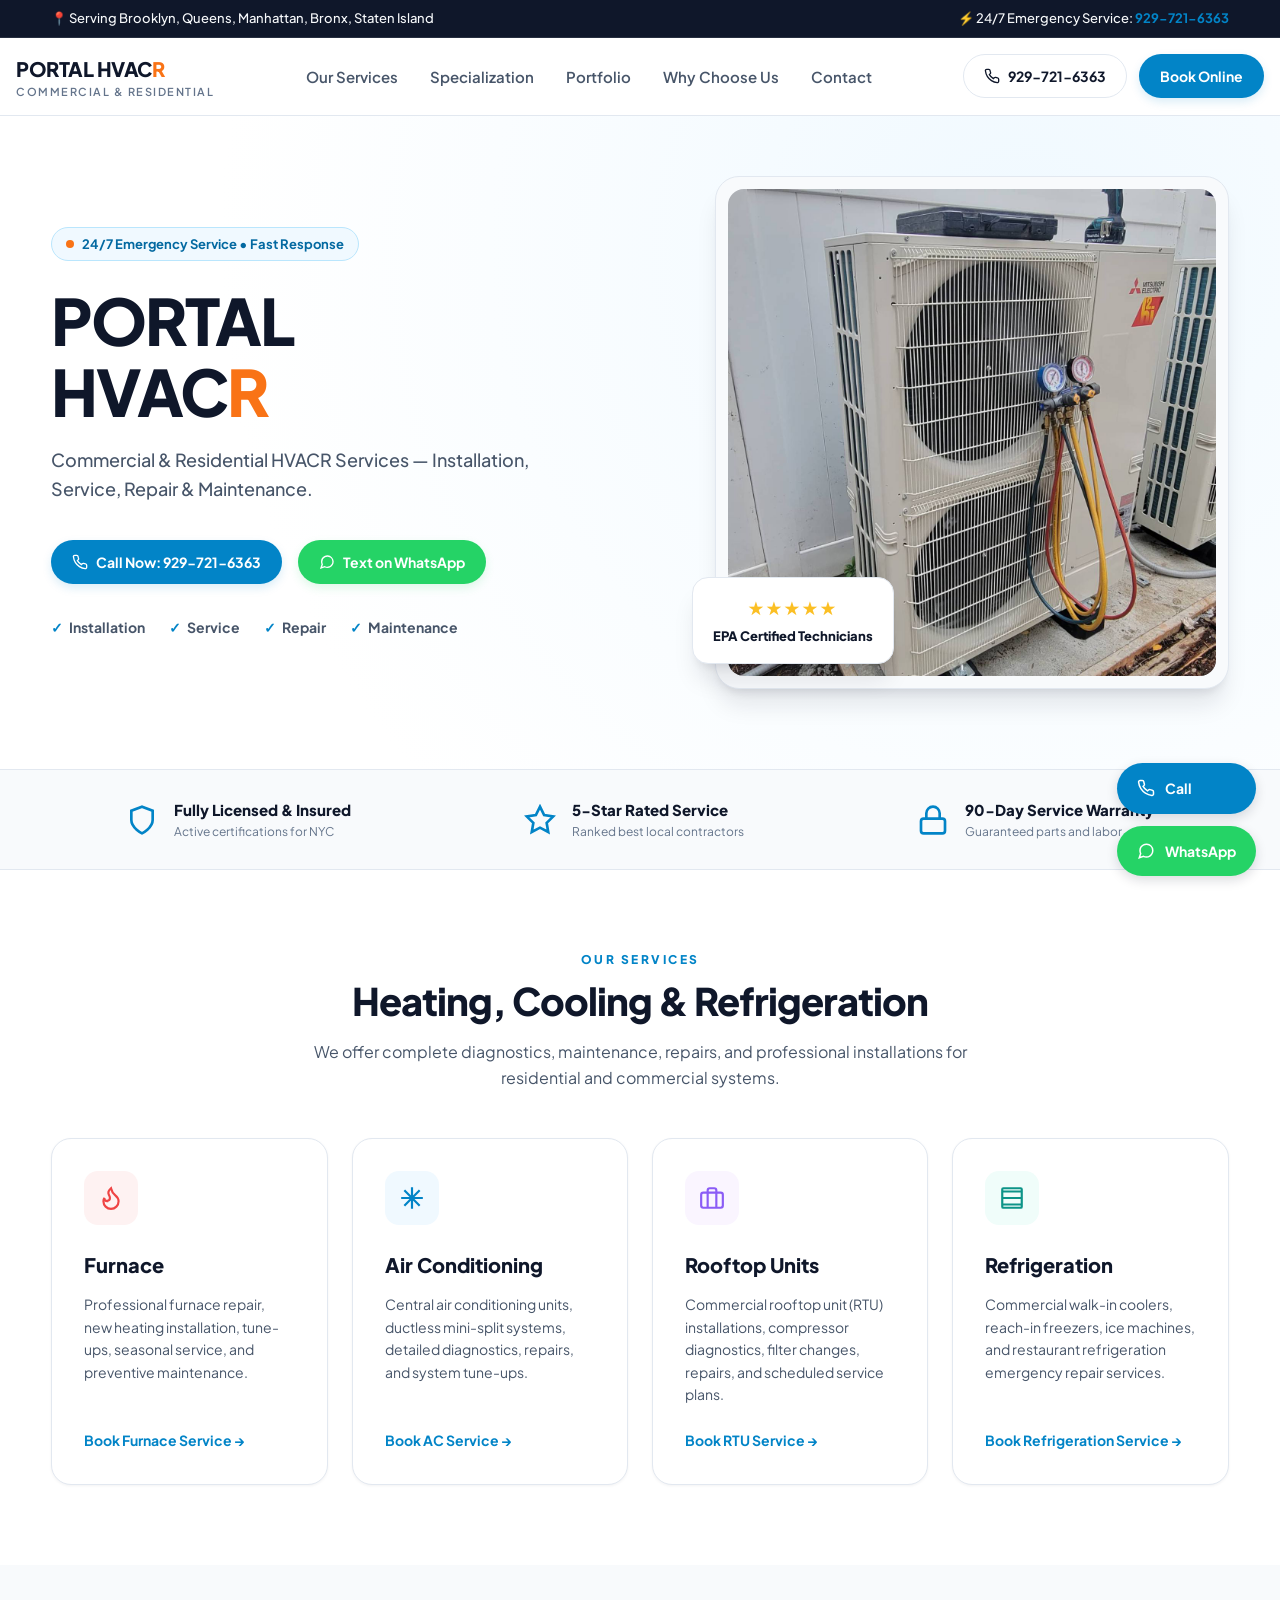
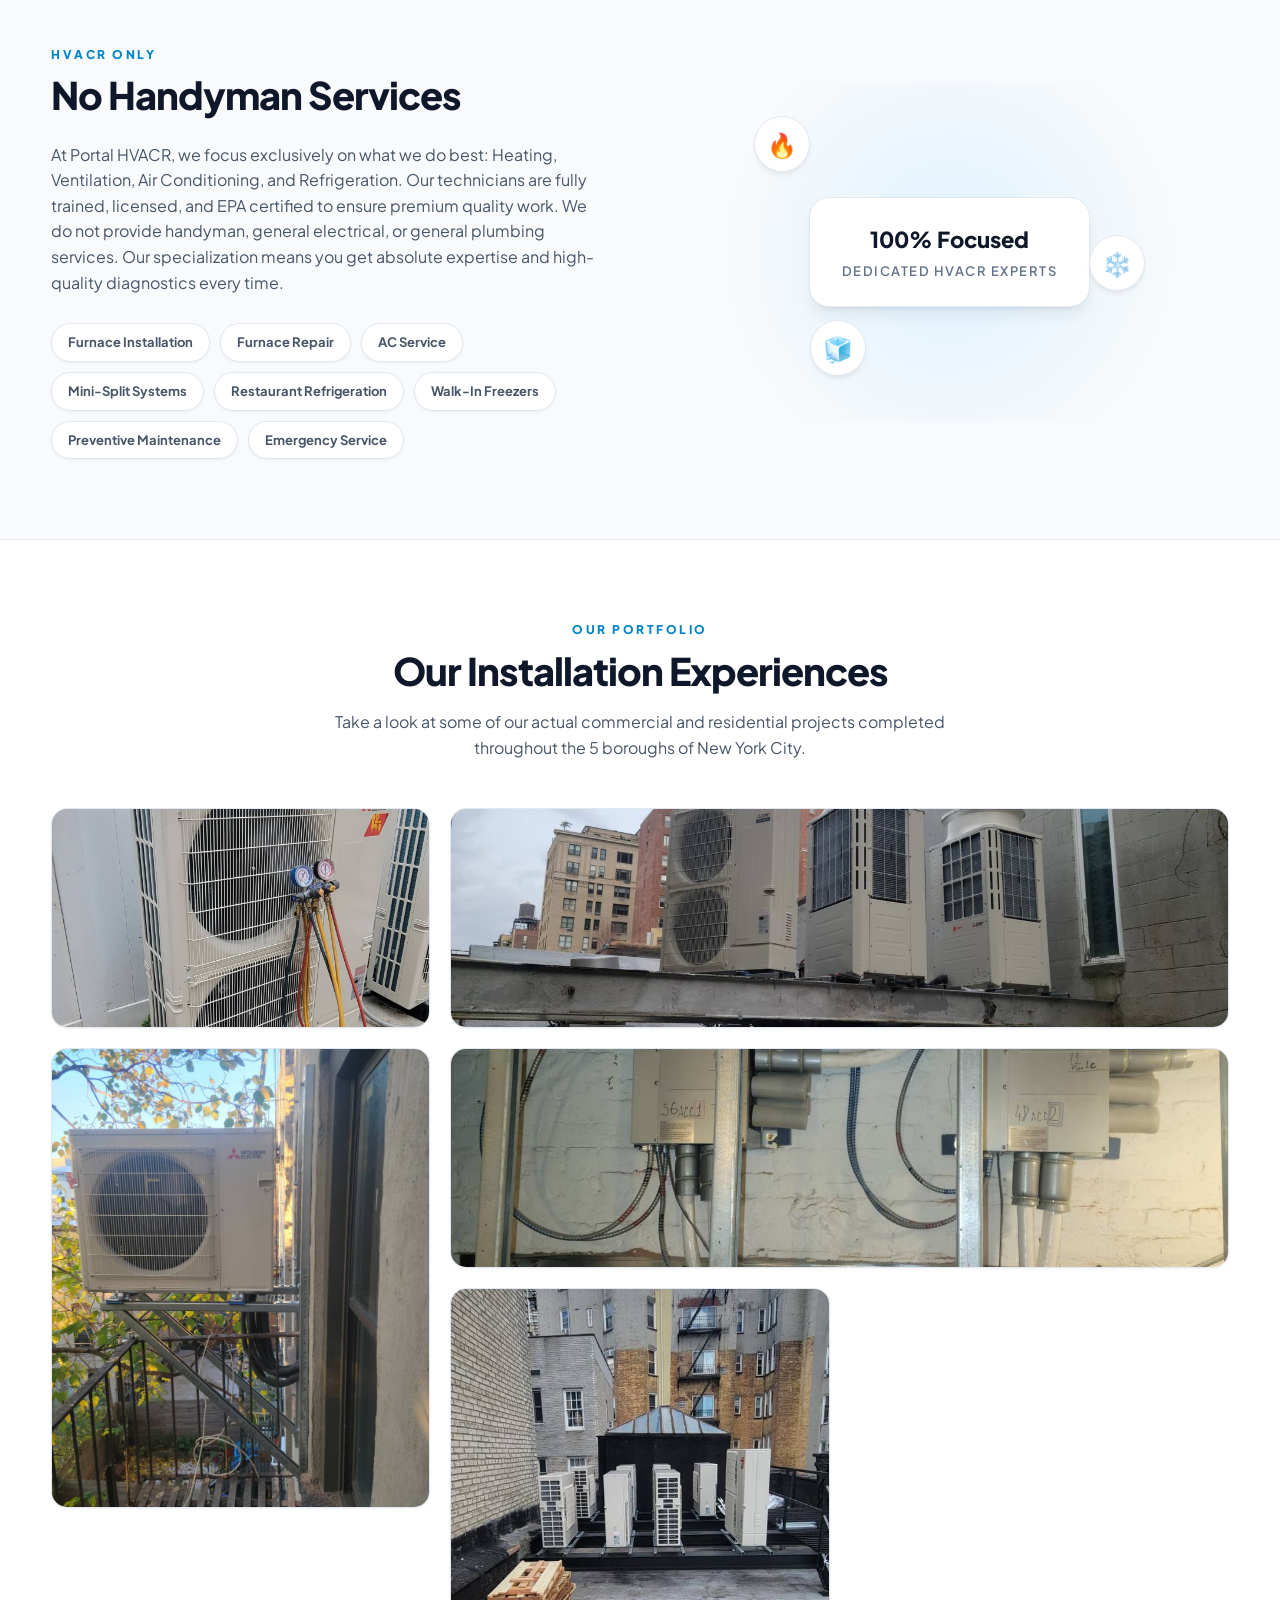
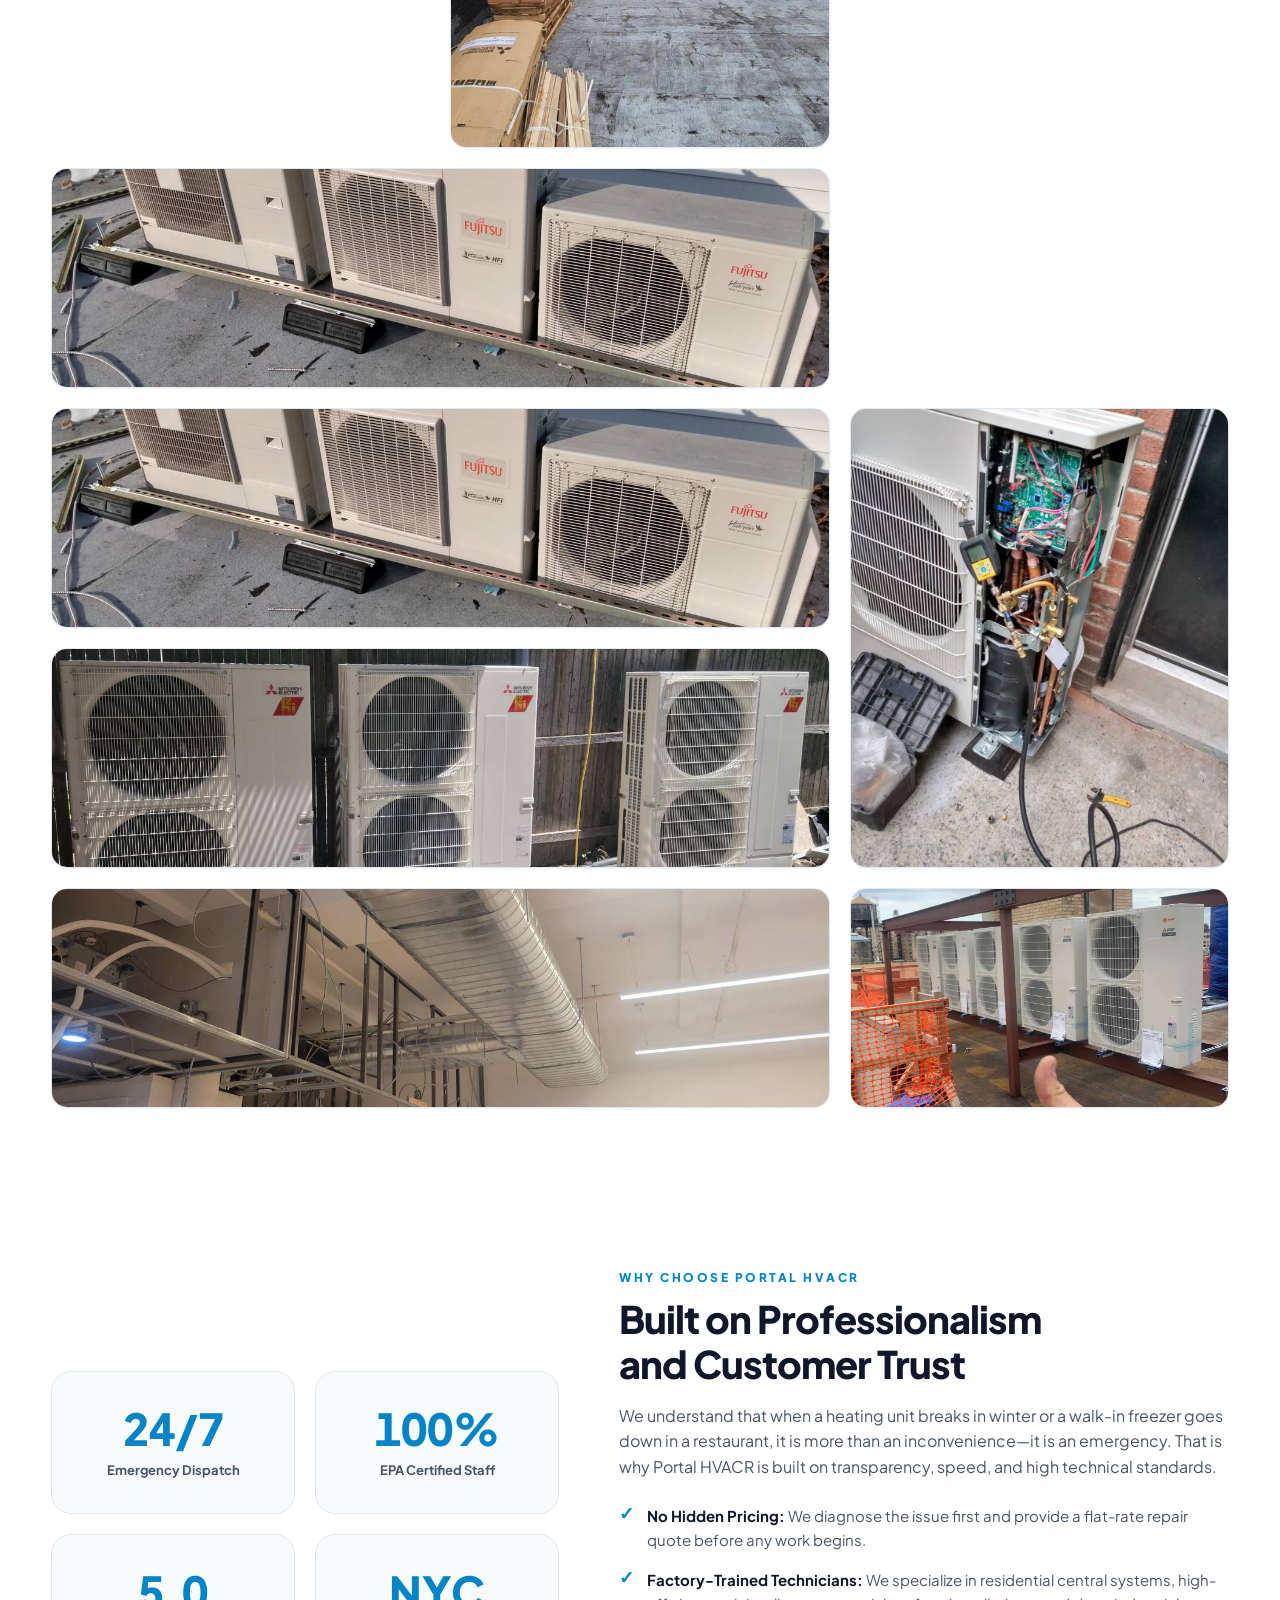
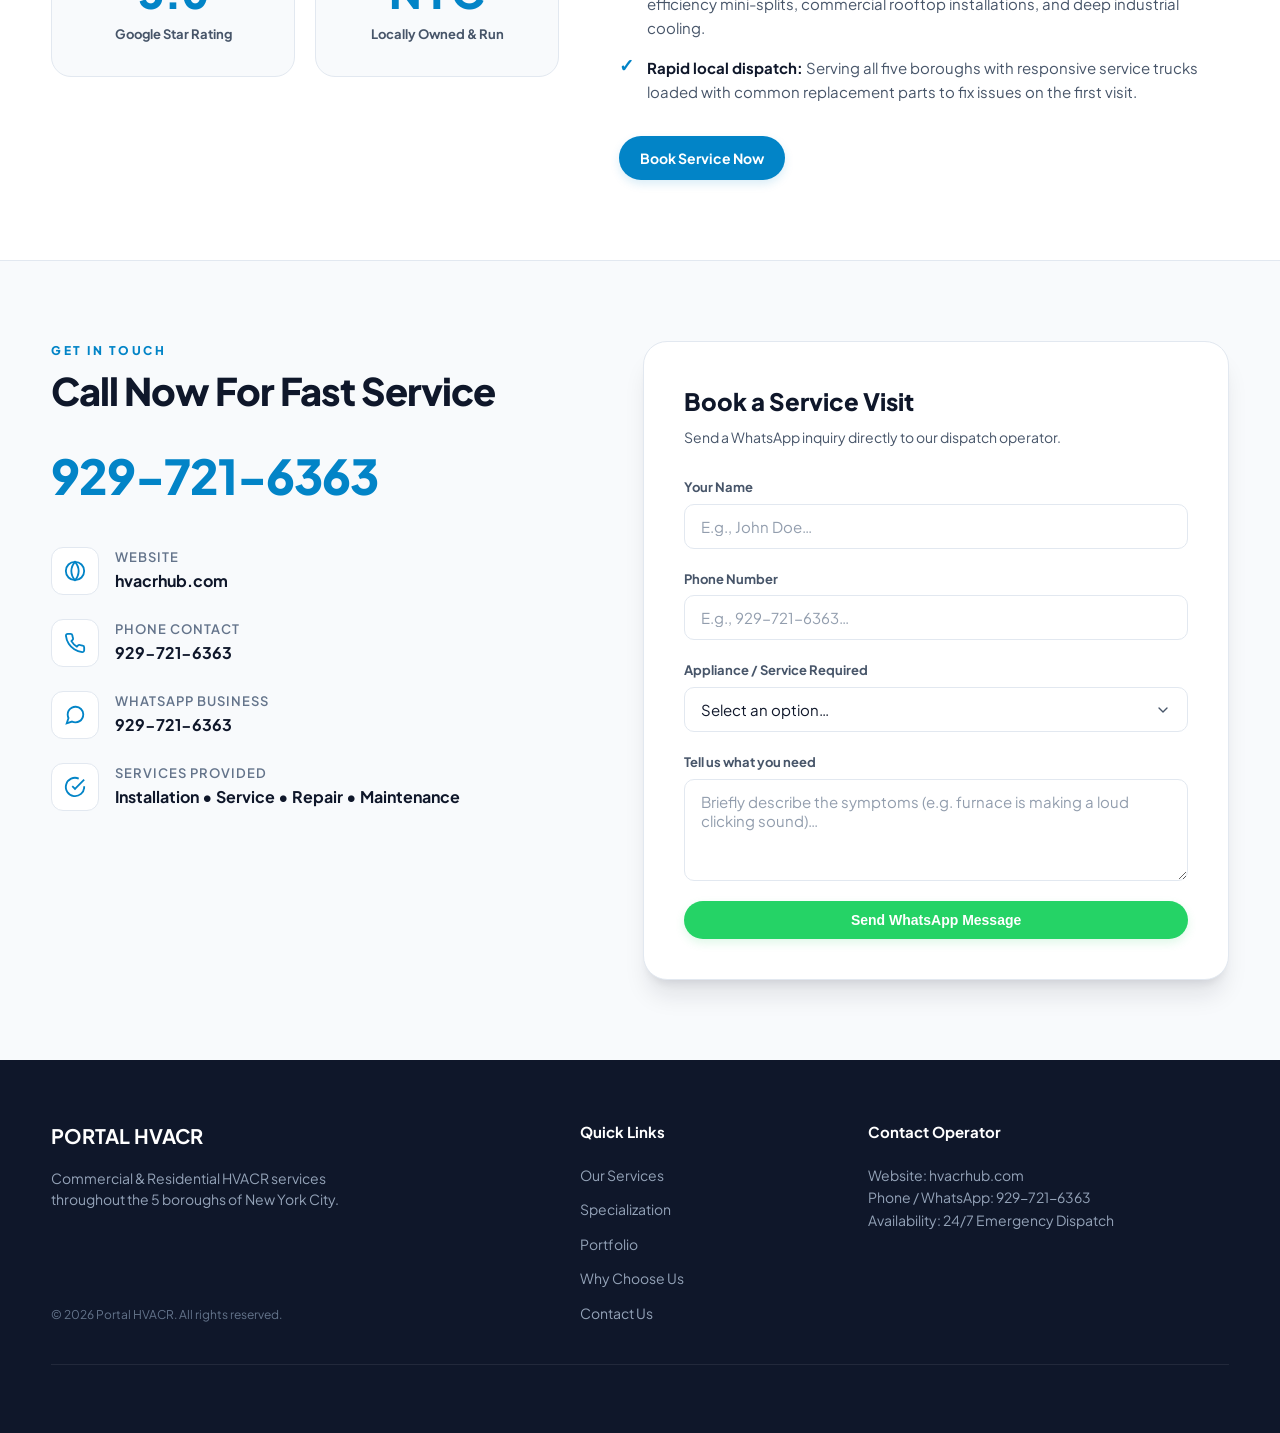
==== commit c14fbe4d: "bismillah" ====
--- a/index.html
+++ b/index.html
@@ -112,7 +112,7 @@
 
         <div class="hero-visual">
           <div class="image-wrapper" id="hero-image-wrapper">
-            <img src="hvac_technician_hero.png" width="800" height="800" alt="Friendly local Portal HVACR technician in clean uniform standing next to outdoor AC unit" class="hero-img" fetchpriority="high" />
+            <img src="assets/photo_2026-06-16 22.15.46.jpeg" width="800" height="800" alt="Portal HVACR residential installation project showing a clean, professional condenser setup" class="hero-img" fetchpriority="high" />
             <div class="trust-floating-card" id="floating-badge-card">
               <div class="floating-stars">★★★★★</div>
               <div class="floating-text">EPA Certified Technicians</div>
